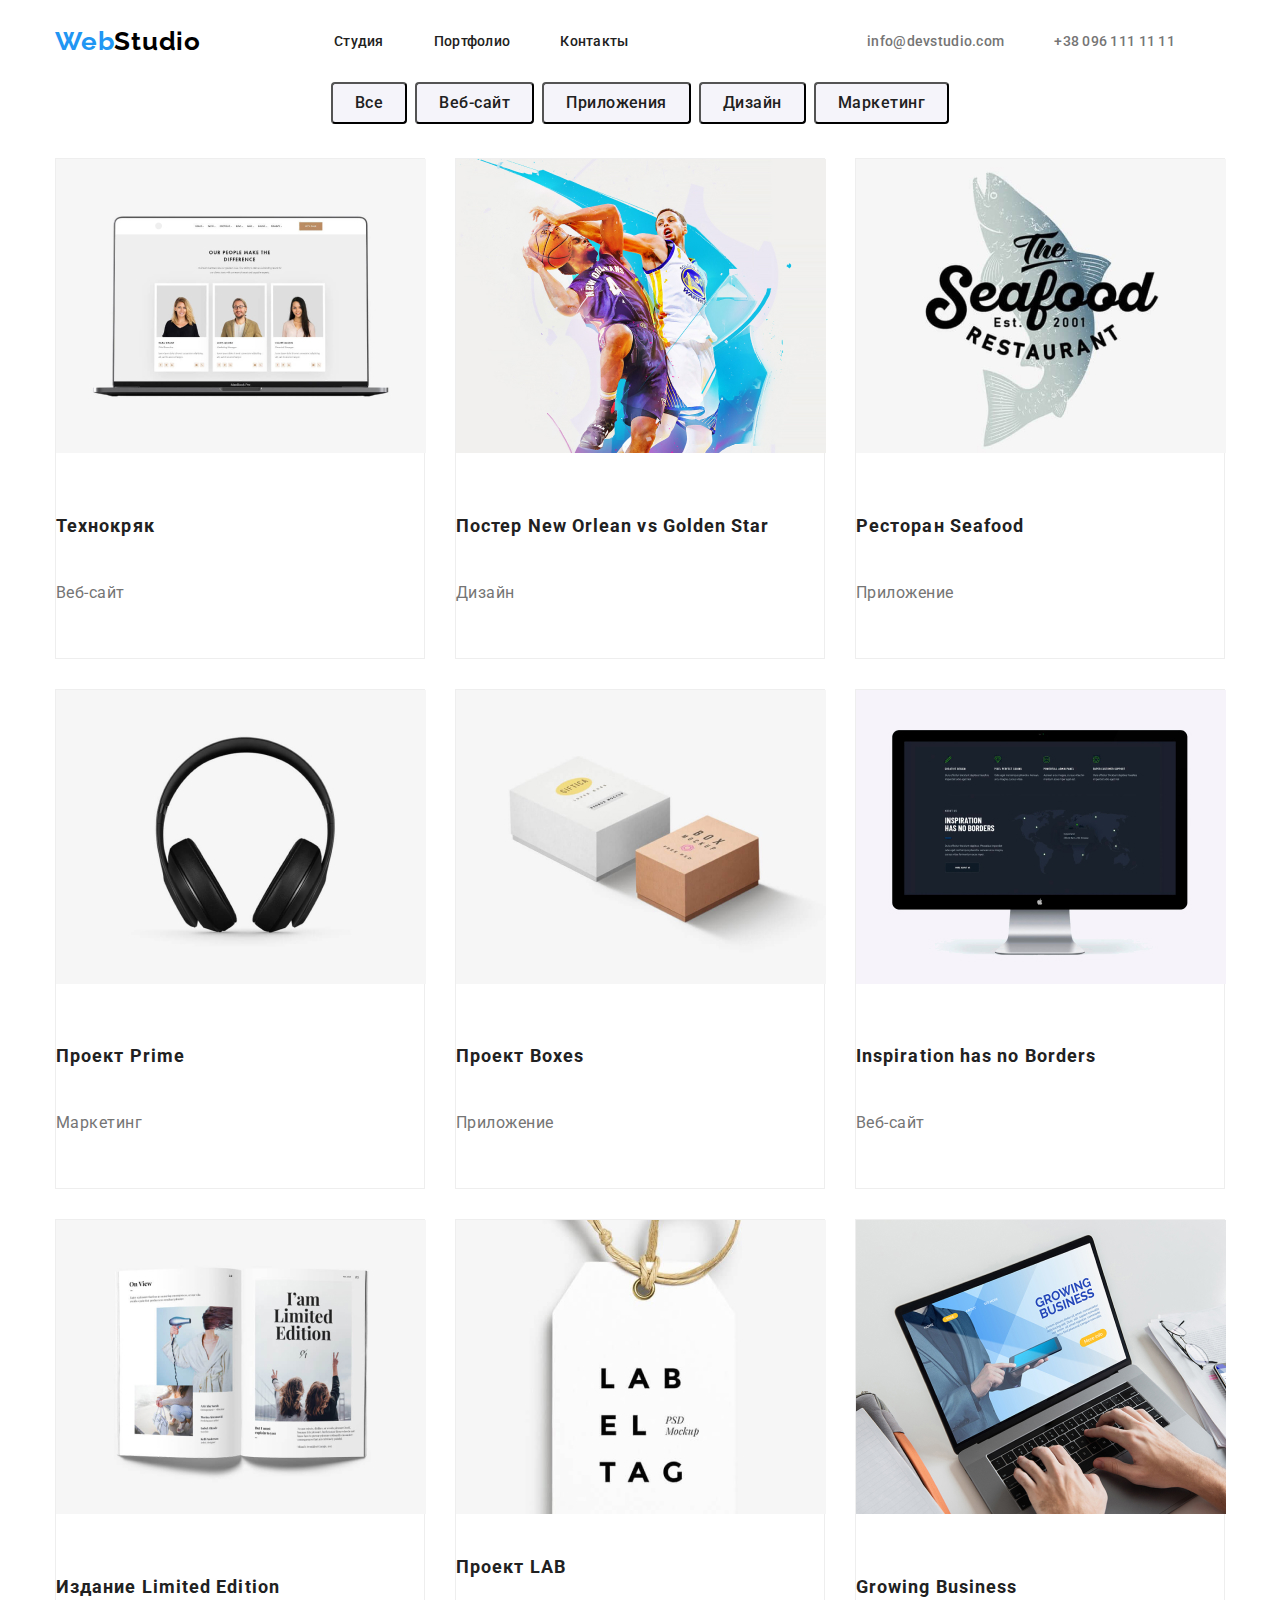
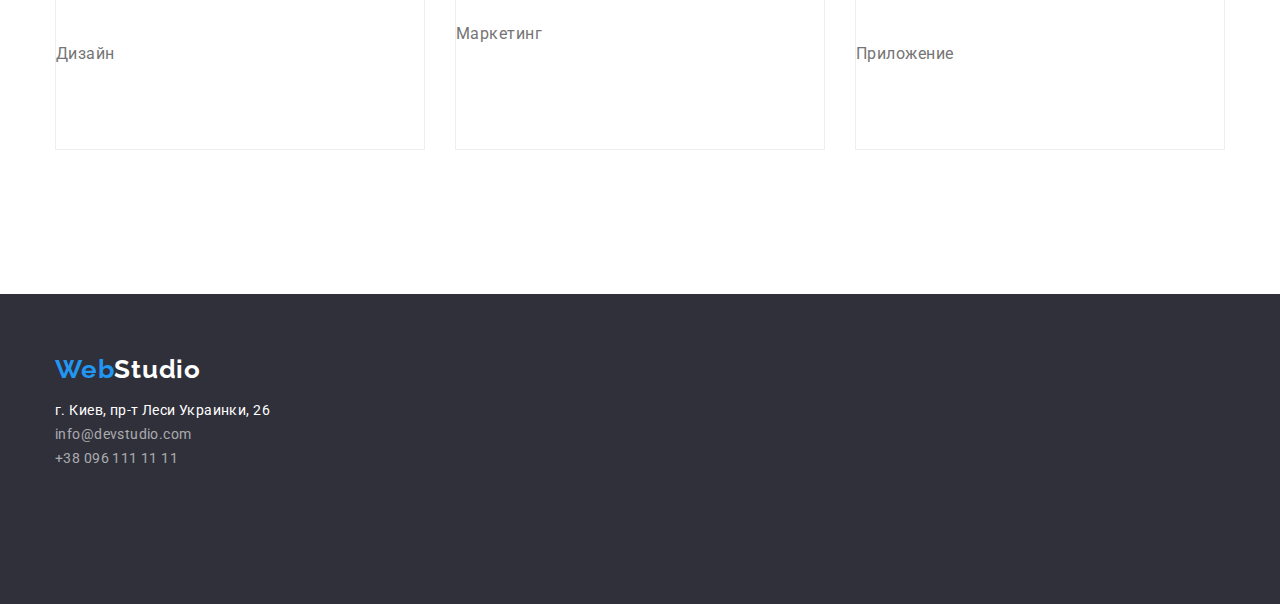
==== portfolio.html @ 7e81a1ae "Клонирование" ====
<!DOCTYPE html>
<html lang="ru">
  <head>
    <meta charset="UTF-8" />
    <meta http-equiv="X-UA-Compatible" content="IE=edge" />
    <meta name="viewport" content="width=device-width, initial-scale=1.0" />
    <title>Document</title>
    <link rel="preconnect" href="https://fonts.googleapis.com" />
    <link rel="preconnect" href="https://fonts.gstatic.com" crossorigin />
    <link
      href="https://fonts.googleapis.com/css2?family=Raleway:wght@700&family=Roboto:wght@400;500;700;900&display=swap"
      rel="stylesheet"
    />
    <link rel="preconnect" href="https://fonts.googleapis.com">
<link rel="preconnect" href="https://fonts.gstatic.com" crossorigin>
<link href="https://fonts.googleapis.com/css2?family=Raleway:wght@700&display=swap" rel="stylesheet">
<link rel="stylesheet" href="./Normalize/modern-normalize.css">
    <link rel="stylesheet" href="./CSS/nain.css" />
  </head>
  <body class="body">
    
    <!--golova-->
        <header class="header">
          <div class="container-header" >
                <nav class="navigation">
        <h1 class="hide">Партфолио </h1>
        <a class="logo" href="./index.html"
          ><span class="web_color">Web</span
          ><span class="web_color-a">Studio</span></a
        >
        <ul class="navig_sait">
          <li class="head"><a href="">Студия</a></li>
          <li class="head"><a href="./портфолиа.html">Портфолио</a></li>
          <li class="head"><a href="">Контакты</a></li>
        </ul>
        <ul class="contakts">
          <li class="contakt"><a href="info@devstudio.com">info@devstudio.com</a></li>
          <li class="contakt"><a href=":tel:+380961111111">+38 096 111 11 11</a></li>
        </ul>
      </nav>
    </div>
    </header>
    <main>
      <!--навигация -->
      <section class="botton-image">
        <div class="container-button">
          <ul class="botton-nav-portfolio">
            <li><button  type="button" class="port-nav-oll">Все</button></li>
            <li><button  type="button" class="port-nav-web">Веб-сайт</button></li>
            <li><button  type="button" class="port-nav-application">Приложения</button></li>
            <li><button  type="button" class="port-nav-design">Дизайн</button></li>
            <li><button  type="button" class="port-nav-marketing">Маркетинг</button></li>
          </ul>
        </div>
       <div class="container-img">
        <!--секция с картинками-->
        <ul class="imagi-partfolio">
          <li class="other">
            <a href="">
              <img class="booton-image" src="./portfolio-img/img(3).jpg"
                alt=" откроытый ноутбук с открытой страничкой"
              />
              <h3 class="name-img" >Технокряк</h3>
              <p>Веб-сайт</p></a
            >
          </li>
          <li class="other">
            <a href="">
              <img class="booton-image" src="./portfolio-img/img(4).jpg"
                alt=" два баскетболиста с мячем"
              />
              <h3 class="name-img" >Постер New Orlean vs Golden Star</h3>
              <p>Дизайн</p></a
            >
          </li>
          <li class="other">
            <a href="">
              <img class="booton-image" src="./portfolio-img/img(5).jpg" alt="рыба с надписями" />
              <h3 class="name-img" >Ресторан Seafood</h3>
              <p class="class-img">Приложение</p></a
            >
          </li>
          <li class="other">
            <a href="">
              <img class="booton-image"  src="./portfolio-img/img(6).jpg" alt="наушники" />
              <h3 class="name-img" >Проект Prime</h3>
              <p class="class-img">Маркетинг</p></a
            >
          </li>
          <li class="other">
            <a href="">
              <img class="booton-image"  src="./portfolio-img/img(7).jpg" alt="две коробочки" />
              <h3 class="name-img" >Проект Boxes</h3>
              <p class="class-img">Приложение</p></a
            >
          </li>
          <li class="other">
            <a href="">
              <img class="booton-image"  src="./portfolio-img/img(8).jpg" alt="включенный манитор" />
              <h3 class="name-img" >Inspiration has no Borders</h3>
              <p class="class-img">Веб-сайт</p></a
            >
          </li>
          <li class="other">
            <a href="">
              <img class="booton-image"  src="./portfolio-img/img(9).jpg" alt="открытая книжка" />
              <h3 class="name-img" >Издание Limited Edition</h3>
              <p class="class-img">Дизайн</p></a
            >
          </li>
          <li class="other">
            <a href="">
              <img   src="./portfolio-img/img(10).jpg" alt="бирка с надписью" />
              <h3 class="name-img" >Проект LAB</h3>
              <p class="class-img">Маркетинг</p></a
            >
          </li>
          <li class="other">
            <a href="">
              <img class="booton-image" src="./portfolio-img/img(11).jpg"
                alt="на открытом ноутбуке набирают текст"
              />
              <h3 class="name-img" >Growing Business</h3>
              <p class="class-img">Приложение</p></a
            >
          </li>
        </ul>
      </div>
      </section>
    </main>
    <footer class="footer">
      <div class="container-footer">
      <a class="logo-fot" href="./index.html"
        ><span class="web_color">Web</span
        ><span class="web_color-b">Studio</span></a
      >
      <address class="adres-foot">
                <ul class="footer-ul" >
          <li>
            <a class="adress" href="г.Киев,пр-тЛесиУкраинки,26"
              >г. Киев, пр-т Леси Украинки, 26</a
            >
          </li>
          <li class="activ">
            <a class="mail" href="info@devstudio.com">info@devstudio.com</a>
          </li>
          <li class="activ">
            <a class="telephone" href=":tel:+380961111111">+38 096 111 11 11</a>
          </li>
        </ul>
      </address>
    </div>
    </footer>
    <!-- <footer class="footer" >
      <div class="container-footer-port">
      <a class="logo-foot" href="./index.html"
        ><span class="web_color">Web</span
        ><span class="web_color-b">Studio</span></a
      >
      <address>
        <ul class="adress-footer">
          <li class="">
            <a class="adress-footera" href="г.-Киев,-пр-т-Леси-Украинки,-26"
              >г. Киев, пр-т Леси Украинки, 26</a
            >
          </li>
          <li class="activ">
            <a class="mail" href="info@example.com">info@example.com</a>
          </li>
          <li class="activ" >
            <a class="telephone" href=":tel:+380961111111">:+38 099 111 11 11</a>
          </li>
        </ul>
      </address>
    </div>
    </footer> -->
  </body>
</html>
---- CSS/nain.css ----
:root {
  --prymery-text-color: #212121;
  --title-text-color: #212121;
  --accent-color: #2196f3;
  --button-text-color: #ffffff;
  --button-background: #2196f3;
  --background-cilir: #ffffff;
  --color-command-name: #212121;
  --color-command-post: #757575;
}
*,
*::before,
*::after {
  box-sizing: border-box;
}
html, body{
  margin: 0px;
  padding: 0px;
} 
/*основа*/
.body {
  background: #ffffff;
  font-family: Roboto, sans-serif;
  font-style: normal;
}
/*  К  О  Н  Т  Е  Й  Н  Е  Р  Ы  */
.container-header {
  width: 1200px;
  padding-left: 15px;
  padding-right: 15px;
  margin-left: auto;
  margin-right: auto;

}
.container-name {
  width: 1200px;
  padding-left: 15px;
  padding-right: 15px;
  margin-left: auto;
  margin-right: auto;
  
}
.container-benefits {
  width: 1200px;
  padding-left: 15px;
  padding-right: 15px;
  margin-left: auto;
  margin-right: auto;
 
}
.container-what-we-do {
  width: 1200px;
  padding-left: 15px;
  padding-right: 15px;
  margin-left: auto;
  margin-right: auto;

}
.container-comand {
  width: 1200px;
  padding-left: 15px;
  padding-right: 15px;
  margin-left: auto;
  margin-right: auto;
  padding: 0px;

 
 
}
.container-button {
  width: 1200px;
  padding-left: 15px;
  padding-right: 15px;
  margin-left: auto;
  margin-right: auto;
  
}
.container-img {
  width: 1200px;
  padding-left: 15px;
  padding-right: 15px;
  margin-left: auto;
  margin-right: auto;
  flex-wrap: wrap;
  
}
.container-name {
  width: 1200px;
  padding-left: 15px;
  padding-right: 15px;
  margin-left: auto;
  margin-right: auto;

}
.container-footer {
  width: 1200px;
  padding-left: 15px;
  padding-right: 15px;
  margin-left: auto;
  margin-right: auto;
 
}
.container-footer-port {
    width: 1230px;
    padding-left: 15px;
    padding-right: 15px;
    margin-left: auto;
    margin-right: auto;
  
  }
/************************************/
a {
  text-decoration: none;
}
/*голова*/
.navigation {
  display: flex;
  align-items: center;
}
.header {
  background: #ffffff;
  color: var(--title-text-color);
}
/**logo**/
.logo {
  font-family: Raleway;
  font-style: normal;
  font-weight: 700;
  font-size: 26px;
  line-height: 1.19;
  /* identical to box height */
  letter-spacing: 0.03em;
}

.web_color {
  color: #2196f3;
}
.web_color-a,
.web-color-a {
  color: #000000;
}
.web_color-b {
  color: #ffffff;
}
ul {
  list-style: none;
}
/*Navigations*/
.navig_sait .head {
  display: block;
margin: 0px;
padding: 0px;
  margin-right: 50px;

}
.navig_sait .head :last-child {
  margin-right: 0px;
}
.navig_sait a {
  color: var(--title-text-color);
  font-weight: 500;
  font-size: 14px;
  line-height: 1.14;
  letter-spacing: 0.02em;
}
.navig_sait :focus,
.navig_sait :hover {
  color: var(--accent-color);
}
.navig_sait {
  display: flex;
  margin-left: 93px;
}

.contakts :focus,
.contakts :hover {
  color: #2196f3;
}
.contakts .contakt {
  margin-right: 50px;
}
.contakts .contakt :last-child {
  margin-right: 0px;
}
.contakts {
  display: flex;
  margin-top: 32px;
  margin-bottom: 32px;
  margin-left: auto;
}
.contakts a {
  font-weight: 500;
  font-size: 14px;
  line-height: 1.14;
  letter-spacing: 0.02em;
  color: #757575;
}
/*main*/

/*секуия1*/
.name {
  /*геометрия*/
padding-bottom: 200px;
padding-top: 200px;
  /*цвет*/
  background: #2f303a;
  color: var(--button-text-color);
  text-align: center;
  margin-bottom: 94px;

  /*динамика*/
}
.name_title {
  /*геометрия*/

  /*цвет*/
  margin-bottom: 30px;
  margin-top: 0;
  font-family: Roboto;
  font-style: normal;
  font-weight: 900;
  font-size: 44px;
  line-height: 1, 36;
  /* or 136% */

  letter-spacing: 0.06em;
  text-transform: uppercase;
  color: #ffffff;
  margin-top: 0;

 

  /*динамика*/
}

.section {
  background: #ffffff;
   padding-bottom: 94px;
   margin: 0px;
  
}
/*кнопка*/
.button {
  display: inline-block;

  color: var(--button-text-color);
  background-color: var(--button-background);
  font-family: Roboto;
  font-style: normal;
  font-weight: 700;
  font-size: 16px;
  line-height: 1.88;
  /* identical to box height, or 187% */
  display: flex;
  align-items: center;
  text-align: center;
  letter-spacing: 0.06em;

  /*кнопка параметры*/
  min-width: 200px;
  height: 50px;
  left: 700px;
  top: 430px;
  box-shadow: 0px 4px 4px rgba(0, 0, 0, 0.15);
  border-radius: 4px;
  padding: 10px 32px;
  margin-right: auto;
  margin-left: auto;
  padding: 10px 32px;
}

/*секция 2*/
.hide {
  display: none;
}
.Benefits-list {
  display: flex;
  margin-left: auto;
  margin-right: auto;
}
.Benefits-list h3 {
  /*геометрия*/

  /*цвет*/
  font-weight: 700;
  font-size: 14px;
  line-height: 1.42;
  letter-spacing: 0.03em;
  text-transform: uppercase;
  color: #212121;
  /*динамика*/
}

.Benefits-list p {
  font-size: 14px;
  line-height: 1.71;
  /* or 171% */
  letter-spacing: 0.03em;
  color: #757575;
}
.Benefits-list title {
  color: var(--title-text-color);
}
.benefits-clarification {
  color: #757575;
  margin-right: 30px;
  width: 270px;
  height: 75px;
}
.title {
  margin-top: 0;
  margin-bottom: 10px;
}
p {
  margin-top: 0;
  margin-bottom: 0;
}
/*секция 3*/
.image-first-page {
  display: flex;
  margin-left: auto;
  margin-right: auto;
padding: 0px;
}
/*.image-first-page :last-child{
  padding-right:  15px;
}
.image-first-page :first-child{
padding-left: 15px;
}*/
.image-first-page .img-first {
  margin-right: 30px;
  display: block;
}
.what-we-do {
  /**/
  /*Colors*/
  margin-top: 0;
  margin-bottom: 50;
  font-weight: 700;
  font-size: 36px;
  line-height: 1.17;
  text-align: center;
  letter-spacing: 0.03em;
  color: #212121;
  margin-bottom: 50px;
  /**/
}
/*наша команда*************************************/
.photo-comand {
  padding-top: 0px;
  padding-bottom: 30px;
}
.name-command {
 padding-top: 0px;
  padding-bottom: 10px;
}
.spetikatoon-comand{
  padding-top: 0px;
  padding-bottom: 30px;
}



.xectoin_title {
  font-weight: 700;
  font-size: 36px;
  line-height: 1.17;
  text-align: center;
  letter-spacing: 0.03em;
  color: #212121;
  padding-bottom: 50px;
}
.comand {
  display: flex;
  padding: 0px;

  }
.comand .comand-info {
  margin-right: 30px;
  
}
.comand :last-child{
  margin-right: 0px;
}


.comand-info {
  border-radius: 0px 0px 4px 4px;
  background: #ffffff;
  box-shadow: 0px 1px 3px rgba(0, 0, 0, 0.12), 0px 1px 1px rgba(0, 0, 0, 0.14),
    0px 2px 1px rgba(0, 0, 0, 0.2);
}
.section-comand h3 {
  font-weight: 500;
  font-size: 16px;
  line-height: 1.19;
  /* identical to box height */
  text-align: center;
  letter-spacing: 0.03em;
  color: var(--color-command-name);
}
.section-comand p {
  font-size: 16px;
  line-height: 1.19;
  /* identical to box height */
  text-align: center;
  letter-spacing: 0.03em;
  color: var(--color-command-post);
}
/*footer*******************************************/
.other{
  background: #FFFFFF;
  border: 1px solid #EEEEEE;
  box-sizing: border-box;
  
}
.logo-fot,
.logo-foot {
  font-family: Raleway;
  font-style: normal;
  font-weight: 700;
  font-size: 26px;
  line-height: 1.19;
  /* identical to box height */
  letter-spacing: 0.03em;
  /* padding-bottom: 30px; */
}
.adress {
  font-size: 14px;
  line-height: 1.71;
  /* or 171% */
  letter-spacing: 0.03em;
  color: #ffffff;
}
.section-comand {
  background: #f5f4fa;
  padding-bottom: 94px;
 
 
}
.section-comand img {
  width: 270px;
  height: 260px;
  left: 215px;
  top: 1635px;
}

/*адреса*/
.web-color-b {
  color: #ffffff;
}
.mail,
.telephone {
  font-size: 14px;
  line-height: 1.71;
  /* or 171% */
  letter-spacing: 0.03em;
  color: rgba(255, 255, 255, 0.6);
}
 .activ :hover,
.activ :focus {
  color: var(--accent-color); 
}
.mail :focus,
.telephone :hover,
.telephone :focus {
  color: var(--accent-color)
} 
.footer-ul{
  padding: 0px;
}
.footer-ul :last-child{
  margin: 0px;
}
.adres-foot {
  font-style: normal;
  font-size: 14px;
  line-height: 1.71;
  /* or 171% */
  letter-spacing: 0.03em;
  padding-bottom: 60px;
}
/**************************************/
/**************************************/
/*ПАРТФОЛИО*/
/*Голова*/
/*кнопки*/
.port-nav-oll,
.port-nav-web,
.port-nav-application,
.port-nav-design,
.port-nav-marketing {
  font-weight: 500;
  font-size: 16px;
  line-height: 1.62;
  /* identical to box height, or 162% */
  text-align: center;
  letter-spacing: 0.03em;
  color: var(--color-command-name);
  background: #f5f4fa;
  border-radius: 4px;
  padding: 6px 22px;
}
.botton-nav-portfolio {
  display: flex;
  justify-content: center;
  margin-top: 0px;
  margin-bottom: 34px;
  margin-left: auto;
  margin-right: auto;
  padding: 0px;
 }
.port-nav-marketing:hover,
.port-nav-marketing:active,
.port-nav-marketing:focus,
.port-nav-application:hover,
.port-nav-application:active,
.port-nav-application:focus,
.port-nav-design:hover,
.port-nav-design:active,
.port-nav-design:focus,
.port-nav-web:hover,
.port-nav-web:active,
.port-nav-web:focus,
.port-nav-oll:hover,
.port-nav-oll:active,
.port-nav-oll:focus {
  color: #ffffff;
  background-color: var(--button-background);
}
.port-nav-oll,
.port-nav-web,
.port-nav-application,
.port-nav-design {
  margin-right: 8px;
}
.port-nav-marketing {
  margin-right: 0px;
}
/*картинки*****************************/
.Container-img .booton-image {
  margin-top: 0px;
  margin-bottom: 20px;
}
.booton-image{
 /* padding-bottom: 20px;
}*/
margin-bottom: 20px;
}
.name-img{
  padding-top: 0px;
  padding-bottom: 0px;
  margin-bottom: 4px;
}
.class-img{
  padding-top: 0px;
  padding-bottom: 0px;
  margin-bottom: 420px;
}

.imagi-partfolio {
  display: flex;
  flex-wrap: wrap;
  padding: 0px;
}
/*убираем марджены с права края*/
.imagi-partfolio :nth-child(3n+3) {
  margin-right: 0px;  
  
}
.imagi-partfolio :nth-last-child(-n+3) {
  padding-bottom: 30px;
 ;
}
.other{
    width: 370px;
     margin-right: 30px;
    margin-bottom: 30px;
 }
/*.other {
  width: calc(100% / 3);
}*/

.imagi-partfolio h3 {
  margin-top: 0px;
  margin-bottom: 4px;
  font-weight: 700;
  font-size: 18px;
  line-height: 2;
  letter-spacing: 0.06em;
  color: var(--color-command-name);
}
.imagi-partfolio p {
  margin-top: 0px;
  margin-bottom: 20px;
  font-size: 16px;
  line-height: 1.88;
  /* identical to box height, or 187% */
  letter-spacing: 0.03em;
  color: var(--color-command-post);
 
}
.botton-image {
      padding-bottom: 98px;
     
}

/*подвал*/
.footer {
  background-color: #2f303a;
  padding-top: 60px;
  padding-bottom: 60px;
  

}

.logo-foot {
  font-family: Raleway;
  font-style: normal;
  font-weight: 700;
  font-size: 26px;
  line-height: 1.19;
  /* identical to box height */
  letter-spacing: 0.03em;
}

.adress-footer {
  font-size: 14px;
  font-style: normal;
  line-height: 1.71;
  /* or 171% */
  letter-spacing: 0.03em;
}
.adress-footera {
  color: #ffffff;
  padding: 0px !important;
  
  }
  .adress-footer :last-child{
    margin: 0px;
  }

.contakts-footer {
  font-size: 14px;
  line-height: 1.71;
  /* or 171% */
  letter-spacing: 0.03em;
  color: orange;
}
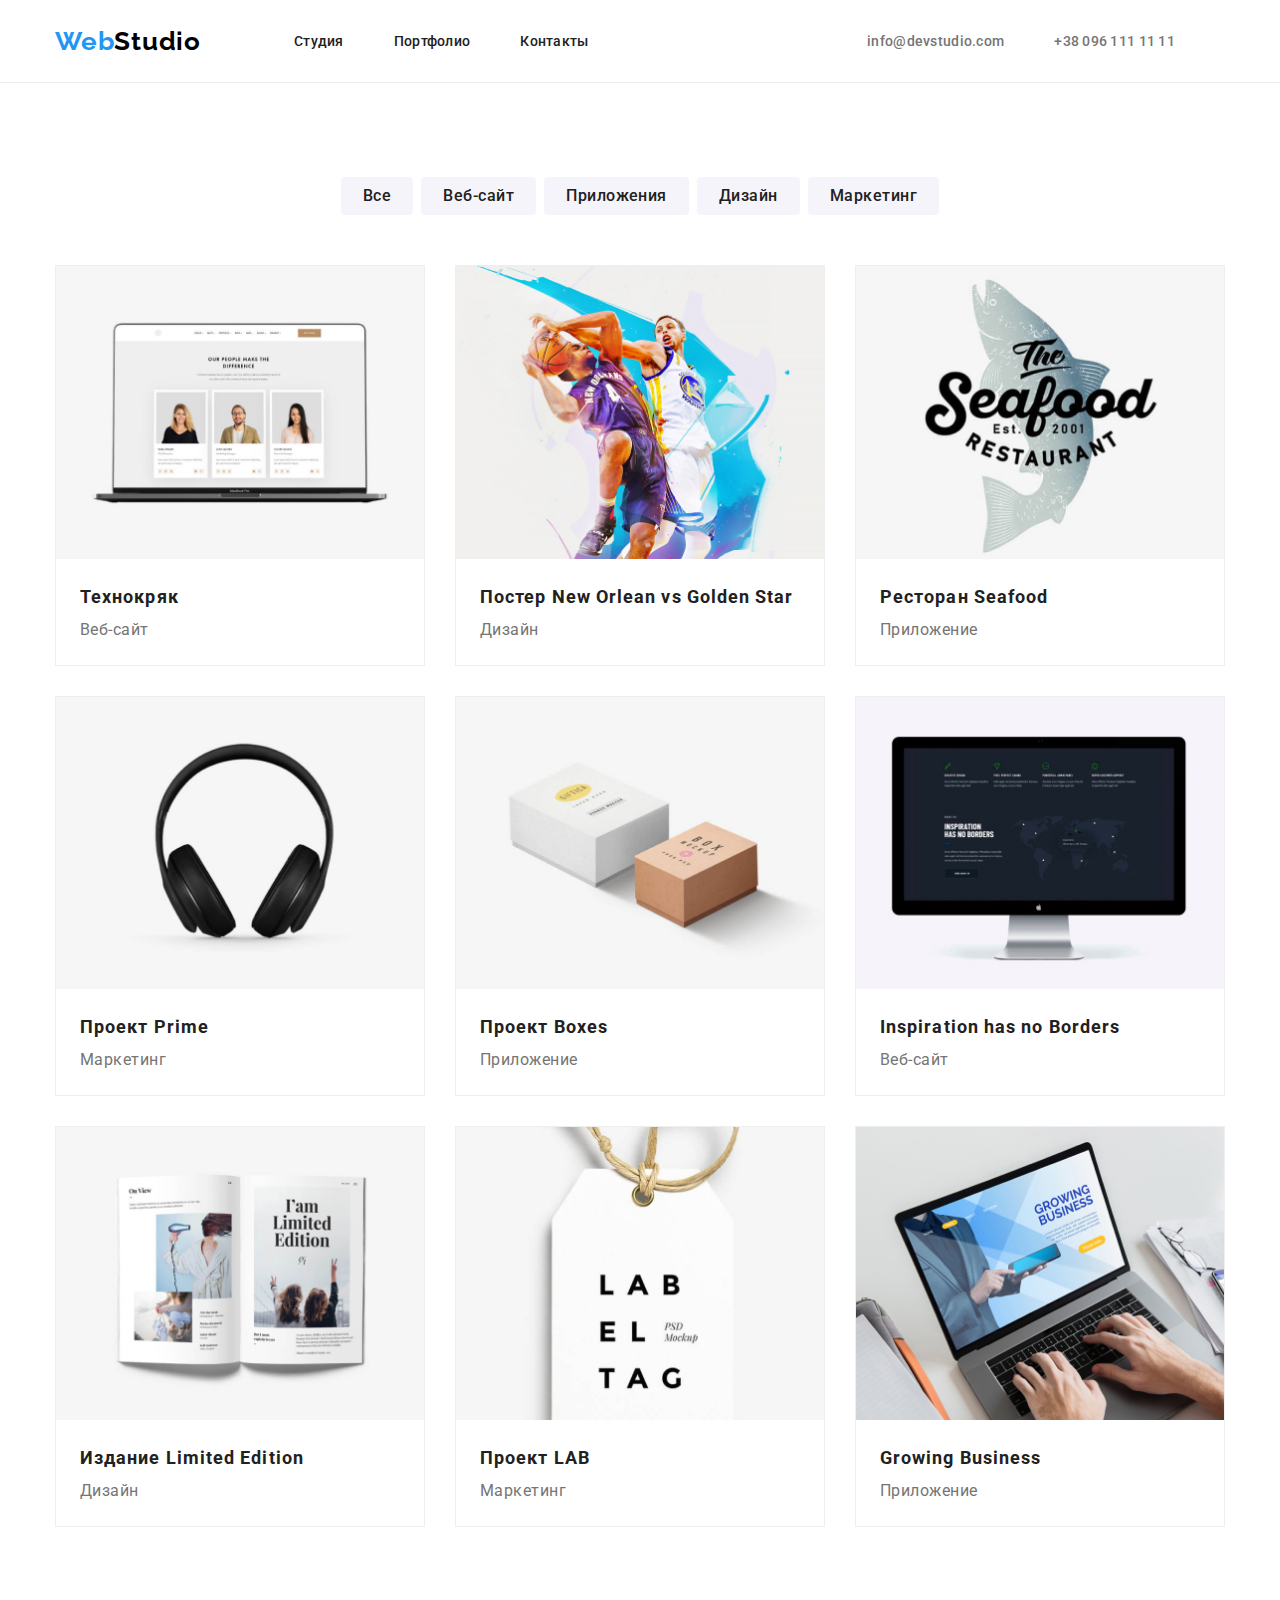
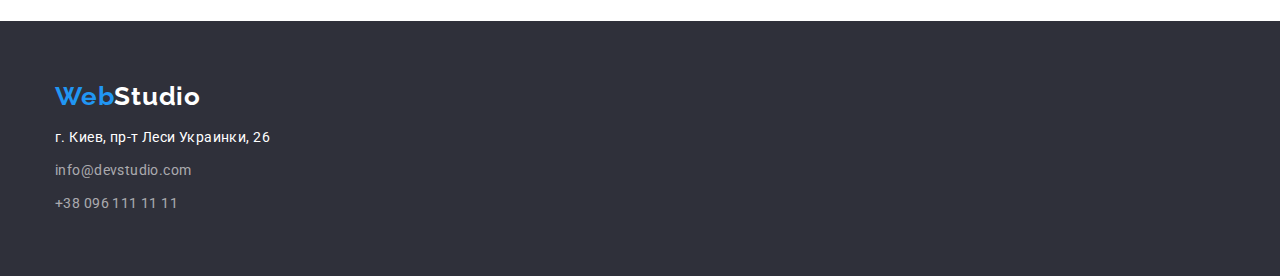
==== commit b1a8ca43: "добавил рисунки" ====
--- a/portfolio.html
+++ b/portfolio.html
@@ -18,9 +18,8 @@
     <link rel="stylesheet" href="./CSS/nain.css" />
   </head>
   <body class="body">
-    
-    <!--golova-->
-        <header class="header">
+        <!--golova-->
+        <header class="header-p ">
           <div class="container-header" >
                 <nav class="navigation">
         <h1 class="hide">Партфолио </h1>
@@ -28,12 +27,12 @@
           ><span class="web_color">Web</span
           ><span class="web_color-a">Studio</span></a
         >
-        <ul class="navig_sait">
+        <ul class="navig_sait list">
           <li class="head"><a href="">Студия</a></li>
-          <li class="head"><a href="./портфолиа.html">Портфолио</a></li>
+          <li class="head"><a href="./portfolio.html">Портфолио</a></li>
           <li class="head"><a href="">Контакты</a></li>
         </ul>
-        <ul class="contakts">
+        <ul class="contakts list">
           <li class="contakt"><a href="info@devstudio.com">info@devstudio.com</a></li>
           <li class="contakt"><a href=":tel:+380961111111">+38 096 111 11 11</a></li>
         </ul>
@@ -43,86 +42,95 @@
     <main>
       <!--навигация -->
       <section class="botton-image">
-        <div class="container-button">
-          <ul class="botton-nav-portfolio">
-            <li><button  type="button" class="port-nav-oll">Все</button></li>
-            <li><button  type="button" class="port-nav-web">Веб-сайт</button></li>
-            <li><button  type="button" class="port-nav-application">Приложения</button></li>
-            <li><button  type="button" class="port-nav-design">Дизайн</button></li>
-            <li><button  type="button" class="port-nav-marketing">Маркетинг</button></li>
+        <div class="container-button ">
+          <ul class="botton-nav-portfolio list">
+            <li><button  type="button" class="port-nav-oll bordr">Все</button></li>
+            <li><button  type="button" class="port-nav-web bordr">Веб-сайт</button></li>
+            <li><button  type="button" class="port-nav-application bordr">Приложения</button></li>
+            <li><button  type="button" class="port-nav-design bordr">Дизайн</button></li>
+            <li><button  type="button" class="port-nav-marketing bordr">Маркетинг</button></li>
           </ul>
         </div>
        <div class="container-img">
         <!--секция с картинками-->
-        <ul class="imagi-partfolio">
+        <ul class="imagi-partfolio list">
           <li class="other">
             <a href="">
               <img class="booton-image" src="./portfolio-img/img(3).jpg"
                 alt=" откроытый ноутбук с открытой страничкой"
               />
-              <h3 class="name-img" >Технокряк</h3>
+              <div class="image-div-red"><h3 class="name-img" >Технокряк</h3>
               <p>Веб-сайт</p></a
             >
+            </div>
           </li>
           <li class="other">
             <a href="">
               <img class="booton-image" src="./portfolio-img/img(4).jpg"
                 alt=" два баскетболиста с мячем"
               />
-              <h3 class="name-img" >Постер New Orlean vs Golden Star</h3>
+              <div class="image-div-red"><h3 class="name-img" >Постер New Orlean vs Golden Star</h3>
               <p>Дизайн</p></a
             >
+            </div>
           </li>
           <li class="other">
             <a href="">
               <img class="booton-image" src="./portfolio-img/img(5).jpg" alt="рыба с надписями" />
-              <h3 class="name-img" >Ресторан Seafood</h3>
+              <div class="image-div-red"><h3 class="name-img" >Ресторан Seafood</h3>
               <p class="class-img">Приложение</p></a
             >
+            </div>
           </li>
           <li class="other">
             <a href="">
               <img class="booton-image"  src="./portfolio-img/img(6).jpg" alt="наушники" />
-              <h3 class="name-img" >Проект Prime</h3>
+              <div class="image-div-red"><h3 class="name-img" >Проект Prime</h3>
               <p class="class-img">Маркетинг</p></a
             >
+            </div>
           </li>
           <li class="other">
             <a href="">
               <img class="booton-image"  src="./portfolio-img/img(7).jpg" alt="две коробочки" />
-              <h3 class="name-img" >Проект Boxes</h3>
+             <div class="image-div-red">  <h3 class="name-img" >Проект Boxes</h3>
               <p class="class-img">Приложение</p></a
             >
+            </div>
           </li>
           <li class="other">
             <a href="">
               <img class="booton-image"  src="./portfolio-img/img(8).jpg" alt="включенный манитор" />
-              <h3 class="name-img" >Inspiration has no Borders</h3>
+              <div class="image-div-red"><h3 class="name-img" >Inspiration has no Borders</h3>
               <p class="class-img">Веб-сайт</p></a
             >
+            </div>
           </li>
           <li class="other">
             <a href="">
               <img class="booton-image"  src="./portfolio-img/img(9).jpg" alt="открытая книжка" />
-              <h3 class="name-img" >Издание Limited Edition</h3>
+              <div class="image-div-red"><h3 class="name-img" >Издание Limited Edition</h3>
               <p class="class-img">Дизайн</p></a
             >
+            </div>
           </li>
           <li class="other">
             <a href="">
               <img   src="./portfolio-img/img(10).jpg" alt="бирка с надписью" />
-              <h3 class="name-img" >Проект LAB</h3>
+              <div class="image-div-red"><h3 class="name-img" >Проект LAB</h3>
               <p class="class-img">Маркетинг</p></a
             >
+            </div>
           </li>
           <li class="other">
             <a href="">
               <img class="booton-image" src="./portfolio-img/img(11).jpg"
                 alt="на открытом ноутбуке набирают текст"
               />
-              <h3 class="name-img" >Growing Business</h3>
+              <div class="image-div-red"><h3 class="name-img" >Growing Business</h3>
               <p class="class-img">Приложение</p></a
             >
+            </div>
           </li>
         </ul>
       </div>
@@ -136,43 +144,20 @@
       >
       <address class="adres-foot">
                 <ul class="footer-ul" >
-          <li>
+          <li class="adres-list">
             <a class="adress" href="г.Киев,пр-тЛесиУкраинки,26"
               >г. Киев, пр-т Леси Украинки, 26</a
             >
           </li>
-          <li class="activ">
+          <li class="activ adres-list" >
             <a class="mail" href="info@devstudio.com">info@devstudio.com</a>
           </li>
-          <li class="activ">
+          <li class="activ " >
             <a class="telephone" href=":tel:+380961111111">+38 096 111 11 11</a>
           </li>
         </ul>
       </address>
     </div>
     </footer>
-    <!-- <footer class="footer" >
-      <div class="container-footer-port">
-      <a class="logo-foot" href="./index.html"
-        ><span class="web_color">Web</span
-        ><span class="web_color-b">Studio</span></a
-      >
-      <address>
-        <ul class="adress-footer">
-          <li class="">
-            <a class="adress-footera" href="г.-Киев,-пр-т-Леси-Украинки,-26"
-              >г. Киев, пр-т Леси Украинки, 26</a
-            >
-          </li>
-          <li class="activ">
-            <a class="mail" href="info@example.com">info@example.com</a>
-          </li>
-          <li class="activ" >
-            <a class="telephone" href=":tel:+380961111111">:+38 099 111 11 11</a>
-          </li>
-        </ul>
-      </address>
-    </div>
-    </footer> -->
-  </body>
+        </body>
 </html>
--- a/CSS/nain.css
+++ b/CSS/nain.css
@@ -17,7 +17,43 @@
   margin: 0px;
   padding: 0px;
 } 
+html {
+  box-sizing: border-box;
+}
+*,
+*::after,
+*::before {
+  box-sizing: inherit;
+}
+/*************обнуление*************/
+h1,
+h2,
+h3,
+h4,
+h5,
+h6,
+p {
+  margin: 0;
+}
+.list {
+  list-style: none;
+  padding: 0;
+  margin: 0;
+}
+.link {
+  text-decoration: none;
+  color: inherit;
+}
+img {
+  display: block;
+  max-width: 100%;
+  height: auto;
+}
+/*********************************************/
 /*основа*/
+/* .centr{
+  justify-content: center;
+} */
 .body {
   background: #ffffff;
   font-family: Roboto, sans-serif;
@@ -30,8 +66,8 @@
   padding-right: 15px;
   margin-left: auto;
   margin-right: auto;
-
-}
+}
+
 .container-name {
   width: 1200px;
   padding-left: 15px;
@@ -99,6 +135,13 @@
   margin-left: auto;
   margin-right: auto;
  
+}
+.container-comand{
+  width: 1200px;
+  padding-left: 15px;
+  padding-right: 15px;
+  margin-left: auto;
+  margin-right: auto;
 }
 .container-footer-port {
     width: 1230px;
@@ -120,7 +163,12 @@
 .header {
   background: #ffffff;
   color: var(--title-text-color);
-}
+ }
+ .header-p{
+  background: #ffffff;
+  color: var(--title-text-color);
+   border-bottom: 1px solid  #ECECEC; } 
+ 
 /**logo**/
 .logo {
   font-family: Raleway;
@@ -197,7 +245,8 @@
 }
 /*main*/
 
-/*секуия1*/
+/******************секуия1*********************/
+
 .name {
   /*геометрия*/
 padding-bottom: 200px;
@@ -206,9 +255,22 @@
   background: #2f303a;
   color: var(--button-text-color);
   text-align: center;
-  margin-bottom: 94px;
+
 
   /*динамика*/
+}
+/*******************фон************************/
+.Backraund-image{
+  max-width: 1600px;
+  height: 600px;
+  margin-left: auto;
+  margin-right: auto;
+  outline: 1px solid black;
+  background-image: linear-gradient( to right  rgba(47, 48, 58, 0.4));
+  background-image: url(../image/Hero.jpg);
+  background-repeat: no-repeat;
+  background-size: cover;
+  background-position: center;
 }
 .name_title {
   /*геометрия*/
@@ -220,7 +282,7 @@
   font-style: normal;
   font-weight: 900;
   font-size: 44px;
-  line-height: 1, 36;
+  line-height: 1.36;
   /* or 136% */
 
   letter-spacing: 0.06em;
@@ -235,10 +297,10 @@
 
 .section {
   background: #ffffff;
+  padding-top: 94px;
    padding-bottom: 94px;
    margin: 0px;
-  
-}
+  }
 /*кнопка*/
 .button {
   display: inline-block;
@@ -269,7 +331,7 @@
   padding: 10px 32px;
 }
 
-/*секция 2*/
+/**********************секция 2******************/
 .hide {
   display: none;
 }
@@ -277,6 +339,41 @@
   display: flex;
   margin-left: auto;
   margin-right: auto;
+  /* margin: 0px; */
+  padding: 0px;
+}
+.list-benefits{
+  margin-right: 30px;
+}
+.list-benefits :last-child{
+  margin-right: 0px;
+}
+/****************рисунки**********************/
+.list-benefits::before{
+content: "";
+display: block;
+background: #F5F4FA;
+height: 120px;
+background-size: contain;
+background-repeat: no-repeat;
+background-position: center;
+}
+.list-benefits:nth-child(1)::before{
+background-image: url(../image/antenna\ .png);
+}
+.list-benefits:nth-child(2)::before
+{
+  background-image: url(../image/clock.png);
+}
+.list-benefits:nth-child(3)::before{
+  background-image: url(../image/pc.png);
+}
+.list-benefits:nth-child(4)::before{
+  background-image: url(../image/astronaut\ .png);
+}
+/*******************************************/
+.title{
+  padding-top: 30px;
 }
 .Benefits-list h3 {
   /*геометрия*/
@@ -315,23 +412,32 @@
   margin-top: 0;
   margin-bottom: 0;
 }
-/*секция 3*/
+/****************секция 3**************************/
+.section-container-what-we-do{
+  margin: 0px;
+  padding-bottom: 94px;
+}
 .image-first-page {
   display: flex;
   margin-left: auto;
   margin-right: auto;
+/* padding: 0px; */
+margin: 0px;
 padding: 0px;
 }
-/*.image-first-page :last-child{
-  padding-right:  15px;
-}
-.image-first-page :first-child{
-padding-left: 15px;
-}*/
+
+
 .image-first-page .img-first {
   margin-right: 30px;
   display: block;
 }
+.image-first-page :last-child{
+  margin-right: 0px;
+}
+.img-first :last-child{
+  margin: 0px;
+}
+
 .what-we-do {
   /**/
   /*Colors*/
@@ -346,20 +452,21 @@
   margin-bottom: 50px;
   /**/
 }
-/*наша команда*************************************/
-.photo-comand {
+/********************наша команда*****************/
+/* .photo-comand {
   padding-top: 0px;
   padding-bottom: 30px;
-}
+} */
 .name-command {
  padding-top: 0px;
   padding-bottom: 10px;
 }
 .spetikatoon-comand{
   padding-top: 0px;
-  padding-bottom: 30px;
-}
-
+  }
+
+
+ 
 
 
 .xectoin_title {
@@ -369,8 +476,9 @@
   text-align: center;
   letter-spacing: 0.03em;
   color: #212121;
-  padding-bottom: 50px;
-}
+ margin-top: 0px;
+ margin-bottom: 50px;
+ }
 .comand {
   display: flex;
   padding: 0px;
@@ -406,7 +514,11 @@
   /* identical to box height */
   text-align: center;
   letter-spacing: 0.03em;
-  color: var(--color-command-post);
+  color: var(--color-command-post);}
+  .spetifikation-komand{
+padding-bottom: 30px;
+padding-top: 30px;
+  
 }
 /*footer*******************************************/
 .other{
@@ -414,6 +526,9 @@
   border: 1px solid #EEEEEE;
   box-sizing: border-box;
   
+}
+.adres-list{
+  margin-bottom: 9px;
 }
 .logo-fot,
 .logo-foot {
@@ -422,9 +537,8 @@
   font-weight: 700;
   font-size: 26px;
   line-height: 1.19;
-  /* identical to box height */
-  letter-spacing: 0.03em;
-  /* padding-bottom: 30px; */
+    letter-spacing: 0.03em;
+   
 }
 .adress {
   font-size: 14px;
@@ -436,15 +550,18 @@
 .section-comand {
   background: #f5f4fa;
   padding-bottom: 94px;
- 
- 
-}
-.section-comand img {
+ padding-top: 94px;
+ 
+}
+/* .footer-ul{
+  padding-top: 20px; 
+}*/
+/* .section-comand img {
   width: 270px;
   height: 260px;
   left: 215px;
   top: 1635px;
-}
+} */
 
 /*адреса*/
 .web-color-b {
@@ -469,6 +586,8 @@
 } 
 .footer-ul{
   padding: 0px;
+  padding-bottom: 0px;
+margin-bottom: 0px;
 }
 .footer-ul :last-child{
   margin: 0px;
@@ -477,15 +596,15 @@
   font-style: normal;
   font-size: 14px;
   line-height: 1.71;
-  /* or 171% */
-  letter-spacing: 0.03em;
-  padding-bottom: 60px;
+   letter-spacing: 0.03em;
+  /* padding-bottom: 60px; */
 }
 /**************************************/
 /**************************************/
 /*ПАРТФОЛИО*/
 /*Голова*/
-/*кнопки*/
+/*кнопки************************************/
+
 .port-nav-oll,
 .port-nav-web,
 .port-nav-application,
@@ -506,7 +625,7 @@
   display: flex;
   justify-content: center;
   margin-top: 0px;
-  margin-bottom: 34px;
+  margin-bottom: 50px;
   margin-left: auto;
   margin-right: auto;
   padding: 0px;
@@ -538,16 +657,15 @@
 .port-nav-marketing {
   margin-right: 0px;
 }
+.bordr{
+  border: none;
+}
 /*картинки*****************************/
-.Container-img .booton-image {
+.Container-img  {
   margin-top: 0px;
   margin-bottom: 20px;
 }
-.booton-image{
- /* padding-bottom: 20px;
-}*/
-margin-bottom: 20px;
-}
+
 .name-img{
   padding-top: 0px;
   padding-bottom: 0px;
@@ -556,8 +674,7 @@
 .class-img{
   padding-top: 0px;
   padding-bottom: 0px;
-  margin-bottom: 420px;
-}
+  }
 
 .imagi-partfolio {
   display: flex;
@@ -567,11 +684,9 @@
 /*убираем марджены с права края*/
 .imagi-partfolio :nth-child(3n+3) {
   margin-right: 0px;  
-  
-}
-.imagi-partfolio :nth-last-child(-n+3) {
-  padding-bottom: 30px;
- ;
+  }
+.imagi-partfolio :nth-last-child(-n+3){
+margin-bottom: 0px;
 }
 .other{
     width: 370px;
@@ -593,16 +708,20 @@
 }
 .imagi-partfolio p {
   margin-top: 0px;
-  margin-bottom: 20px;
-  font-size: 16px;
+    font-size: 16px;
   line-height: 1.88;
   /* identical to box height, or 187% */
   letter-spacing: 0.03em;
   color: var(--color-command-post);
  
 }
+.image-div-red{
+padding: 20px 24px;
+}
+
 .botton-image {
-      padding-bottom: 98px;
+      padding-bottom: 94px;
+      padding-top: 94px;
      
 }
 
@@ -648,5 +767,6 @@
   letter-spacing: 0.03em;
   color: orange;
 }
-
-
+/* .down{
+  padding-bottom: 20px;
+} */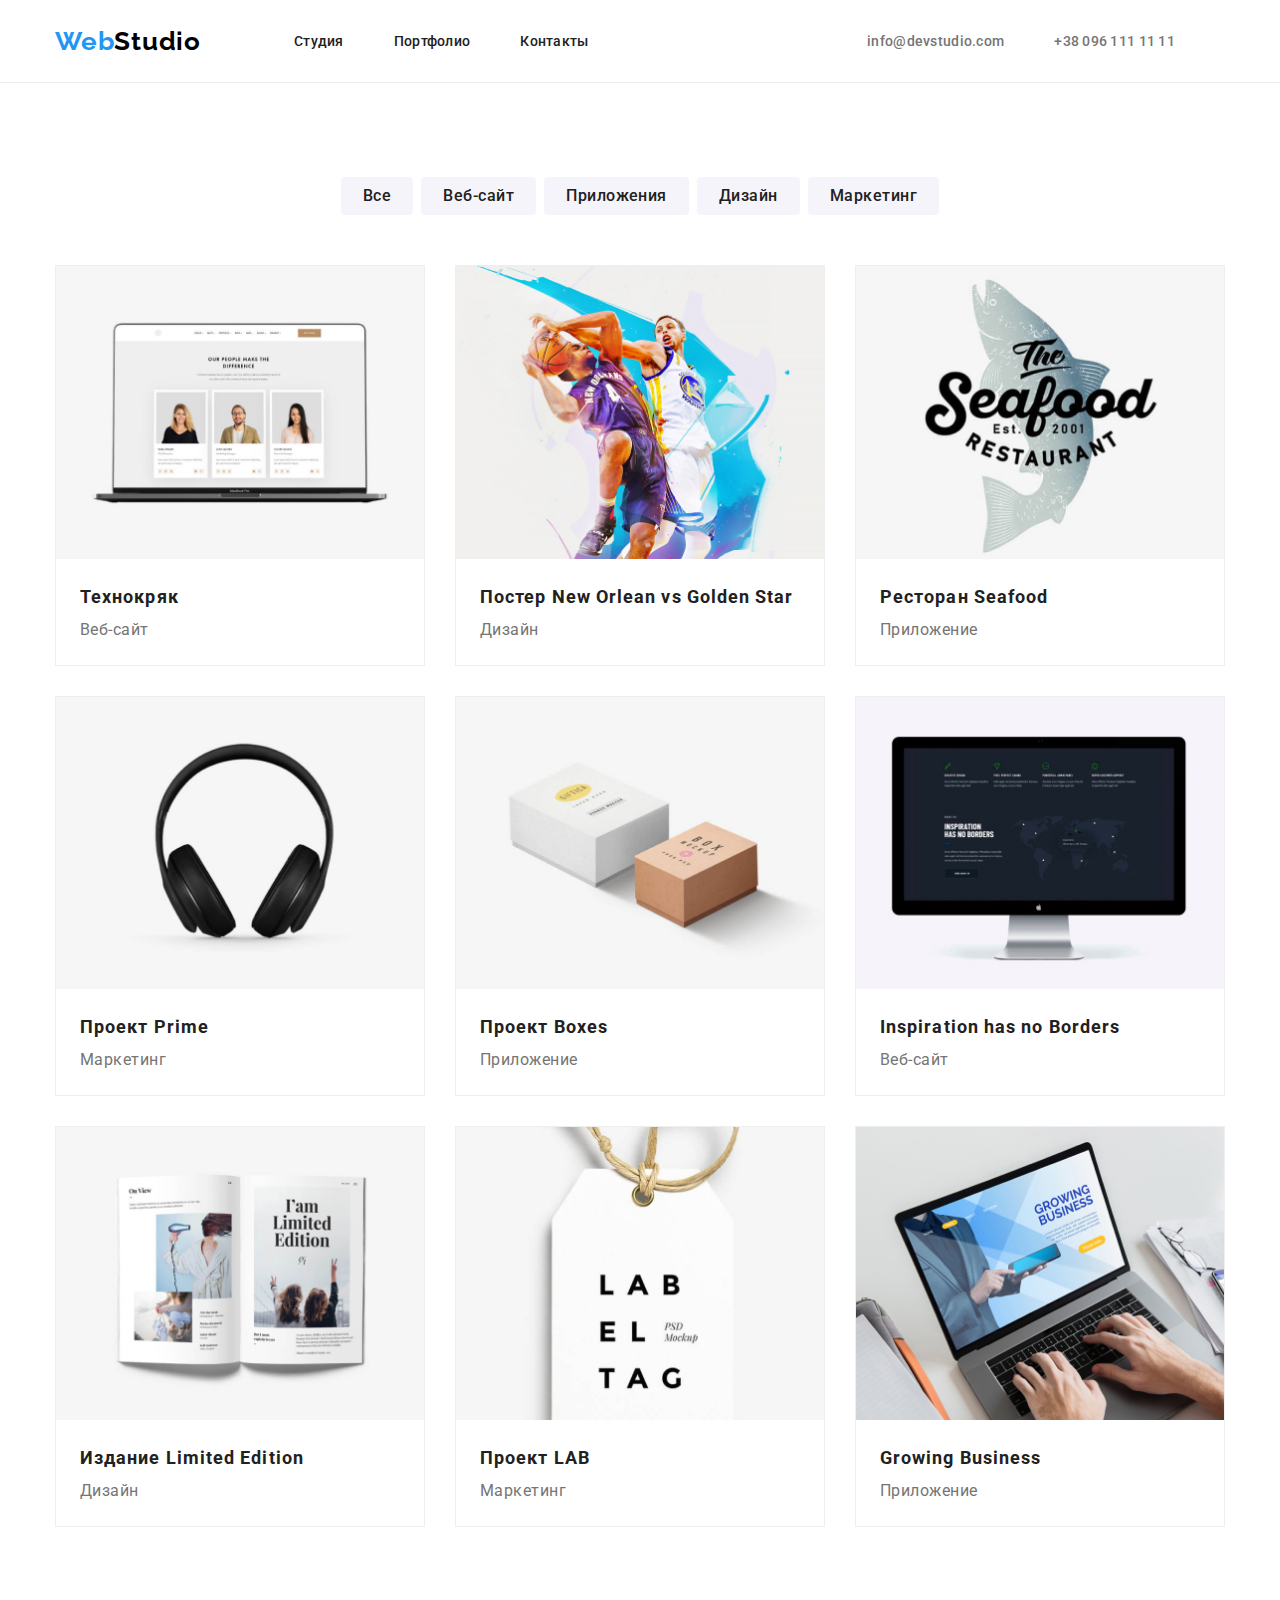
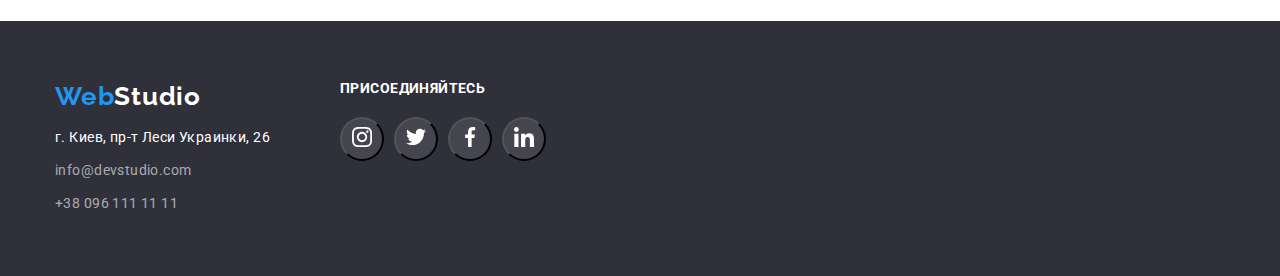
==== commit 5e97233d: "fotter" ====
--- a/portfolio.html
+++ b/portfolio.html
@@ -138,26 +138,62 @@
     </main>
     <footer class="footer">
       <div class="container-footer">
-      <a class="logo-fot" href="./index.html"
-        ><span class="web_color">Web</span
-        ><span class="web_color-b">Studio</span></a
-      >
-      <address class="adres-foot">
-                <ul class="footer-ul" >
-          <li class="adres-list">
-            <a class="adress" href="г.Киев,пр-тЛесиУкраинки,26"
-              >г. Киев, пр-т Леси Украинки, 26</a
-            >
+      <div class="footer-adres">
+        <a class="logo-fot" href="./index.html"
+          ><span class="web_color">Web</span
+          ><span class="web_color-b">Studio</span></a
+        >
+        <address class="adres-foot">
+                    <ul class="footer-ul">
+            <li class="adres-list">
+              <a class="adress" href="г.Киев,пр-тЛесиУкраинки,26"
+                >г. Киев, пр-т Леси Украинки, 26</a
+              >
+            </li>
+            <li class="activ adres-list">
+              <a class="mail" href="info@devstudio.com">info@devstudio.com</a>
+            </li>
+            <li class="activ">
+              <a class="telephone" href=":tel:+380961111111"
+                >+38 096 111 11 11</a
+              >
+            </li>
+          </ul>
+        </address>
+      </div>
+      <div class="social-network ">
+        <h2 class="social-network-h2">присоединяйтесь</h2>
+        <ul class="social-network-list">
+          <li class="social-network-iten">
+            <button class="social-network-button">
+              <svg class="social-network-svg" >
+                <use href="./image/symbol-defs-social-network-dark.svg#icon-instagram"></use>
+              </svg>
+            </button>
           </li>
-          <li class="activ adres-list" >
-            <a class="mail" href="info@devstudio.com">info@devstudio.com</a>
+          <li class="social-network-iten">
+            <button class="social-network-button">
+              <svg class="social-network-svg ">
+                <use href="./image/symbol-defs-social-network-dark.svg#icon-twitter"></use>
+              </svg>
+            </button>
           </li>
-          <li class="activ " >
-            <a class="telephone" href=":tel:+380961111111">+38 096 111 11 11</a>
+          <li class="social-network-iten">
+            <button class="social-network-button">
+              <svg class="social-network-svg ">
+                <use href="./image/symbol-defs-social-network-dark.svg#icon-facebook"></use>
+              </svg>
+            </button>
+          </li>
+          <li class="social-network-iten">
+            <button class="social-network-button">
+              <svg class="social-network-svg ">
+                <use href="./image/symbol-defs-social-network-dark.svg#icon-linkedin"></use>
+              </svg>
+            </button>
           </li>
         </ul>
-      </address>
-    </div>
-    </footer>
+      </div>
+    </div> </footer>
         </body>
 </html>
--- a/CSS/nain.css
+++ b/CSS/nain.css
@@ -7,6 +7,7 @@
   --background-cilir: #ffffff;
   --color-command-name: #212121;
   --color-command-post: #757575;
+  --color-of-the-costumers: #AFB1B8
 }
 *,
 *::before,
@@ -132,8 +133,9 @@
   width: 1200px;
   padding-left: 15px;
   padding-right: 15px;
-  margin-left: auto;
-  margin-right: auto;
+  margin-left:  auto;
+  margin-right:  auto;
+  display: flex;
  
 }
 .container-comand{
@@ -198,9 +200,9 @@
   display: block;
 margin: 0px;
 padding: 0px;
-  margin-right: 50px;
-
-}
+  margin-right: 50px;}
+/*****************картинки*****************/
+
 .navig_sait .head :last-child {
   margin-right: 0px;
 }
@@ -219,10 +221,25 @@
   display: flex;
   margin-left: 93px;
 }
+.head-svg-mail{
+  width: 16px;
+  height: 12px;
+  margin-right: 10px;
+}
+.head-svg-phone{
+  width: 10px;
+  height: 16px;
+  margin-right: 10px;
+}
+
+/* .mail-phone :hover{
+
+} */
 
 .contakts :focus,
 .contakts :hover {
   color: #2196f3;
+  fill: var(--accent-color);
 }
 .contakts .contakt {
   margin-right: 50px;
@@ -484,16 +501,16 @@
   padding: 0px;
 
   }
-.comand .comand-info {
+/* .comand  */
+.comand-info {
   margin-right: 30px;
   
 }
-.comand :last-child{
-  margin-right: 0px;
-}
-
-
-.comand-info {
+
+
+
+.comand-info,
+.comand-info-a {
   border-radius: 0px 0px 4px 4px;
   background: #ffffff;
   box-shadow: 0px 1px 3px rgba(0, 0, 0, 0.12), 0px 1px 1px rgba(0, 0, 0, 0.14),
@@ -520,6 +537,69 @@
 padding-top: 30px;
   
 }
+/**************секция 4************************/
+.container-regular-customers{
+width: 1200px;
+padding-left: 15px;
+padding-right: 15px;
+margin-left: auto;
+margin-right: auto;
+padding: 0px;}
+.section-regular-customers{
+  padding: 0px;
+  margin-bottom: 94px;
+  margin-top: 94px;
+}
+.regular-customers{
+  /* display: block;
+  justify-content: center; */
+  font-weight: 700;
+font-size: 36px;
+line-height: 1,16;
+text-align: center;
+letter-spacing: 0.03em;
+color: #212121;
+margin-bottom: 50px;
+}
+.regular-customers-list{
+  display: flex;
+  justify-content: center;
+}
+.regular-customers-item{
+ margin-right: 30px;
+}
+.regular-customers-item :last-child{
+  margin-right: 0px;
+}
+/****************НА ССЫЛКЕ*************************/
+.regular-customers-a{
+  border: 1px solid var(--color-of-the-costumers);
+}
+.regular-customers-a-svg{
+  padding: 16px 32px;
+
+}
+.regular-customers-buttom{
+  width: 170px;
+  height: 92px;
+  padding: 0px;
+  border: 1px solid var(--color-of-the-costumers);
+  background-color: var(--background-cilir);
+}
+.regular-customers-buttom :hover{
+  border: 1px solid var(--accent-color);
+  width: 170px;
+  height: 92px;
+}
+.regular-customers-svg{
+  width: 106px;
+  height: 60px;
+}
+.regular-customers-svg :hover{
+  fill: var(--accent-color);
+;
+}
+
 /*footer*******************************************/
 .other{
   background: #FFFFFF;
@@ -553,15 +633,7 @@
  padding-top: 94px;
  
 }
-/* .footer-ul{
-  padding-top: 20px; 
-}*/
-/* .section-comand img {
-  width: 270px;
-  height: 260px;
-  left: 215px;
-  top: 1635px;
-} */
+
 
 /*адреса*/
 .web-color-b {
@@ -730,10 +802,7 @@
   background-color: #2f303a;
   padding-top: 60px;
   padding-bottom: 60px;
-  
-
-}
-
+  }
 .logo-foot {
   font-family: Raleway;
   font-style: normal;
@@ -743,7 +812,6 @@
   /* identical to box height */
   letter-spacing: 0.03em;
 }
-
 .adress-footer {
   font-size: 14px;
   font-style: normal;
@@ -754,12 +822,10 @@
 .adress-footera {
   color: #ffffff;
   padding: 0px !important;
-  
-  }
+ }
   .adress-footer :last-child{
     margin: 0px;
   }
-
 .contakts-footer {
   font-size: 14px;
   line-height: 1.71;
@@ -769,4 +835,100 @@
 }
 /* .down{
   padding-bottom: 20px;
-} */+} */
+/****************контакты команды************/
+/*******************************************/
+.kontakt-comand{
+  /* display: flex; */
+    margin-top: 16px;
+  margin-bottom: 30px;
+
+}
+.kontakt-comand-list{
+  display: flex;
+  justify-content: center;
+  padding: 0px;
+  /* border: none; */
+    }
+  .kontakt-comand-button{
+    padding: 0px;
+    border: none;
+    border-radius: 50%;
+    margin-right: 10px;
+        width: 44px;
+    height: 44px;
+    justify-content: center;
+    background-color:var(--background-cilir) ;
+  }
+  
+  
+  .kontakt-comand-button :hover{
+    background-color: darkkhaki;
+    border-radius: 50%;
+  }
+.button-svg{
+  width: 20px;
+  height: 20px;
+}
+.footer{
+  display: flex;
+  flex-direction: row;
+}
+.social-network{
+  /* margin-top: 72px;
+  margin-bottom: 100px; */
+  /* border-block: 206px 80px ; */
+  
+  padding: 0px
+}
+.social-network-h2{
+  font-weight: 700;
+font-size: 14px;
+line-height: 1.14;
+letter-spacing: 0.03em;
+text-transform: uppercase;
+justify-content: center;
+margin-bottom: 20px;
+color: #FFFFFF;
+}
+.social-network-list{
+  display: flex;
+  padding: 0px;
+  margin: 0px;
+}
+.social-network-iten{
+  width: 44px;
+  height: 44px;
+  margin-right: 10px;
+ }
+ .social-network-iten :last-child{
+   margin-right: 0px;
+ }
+.social-network-button{
+  padding: 0;
+  width: 44px;
+  height: 44px;
+  border-radius: 50%;
+  background: rgba(255, 255, 255, 0.1);
+  
+}
+.social-network-button :hover{
+  background-color: var(--accent-color);
+  width: 44px;
+  height: 44px;
+  border-radius: 50%;
+}
+/* .social-network-button :last-child{
+margin-right: 0px;
+} */
+.footer-adres{
+  margin-right: 70px;
+}
+.social-network-svg{
+  width: 20px;
+  height: 20px;
+}
+.social-network-svg :hover{
+  background-color: var(--accent-color);
+  fill: white;
+}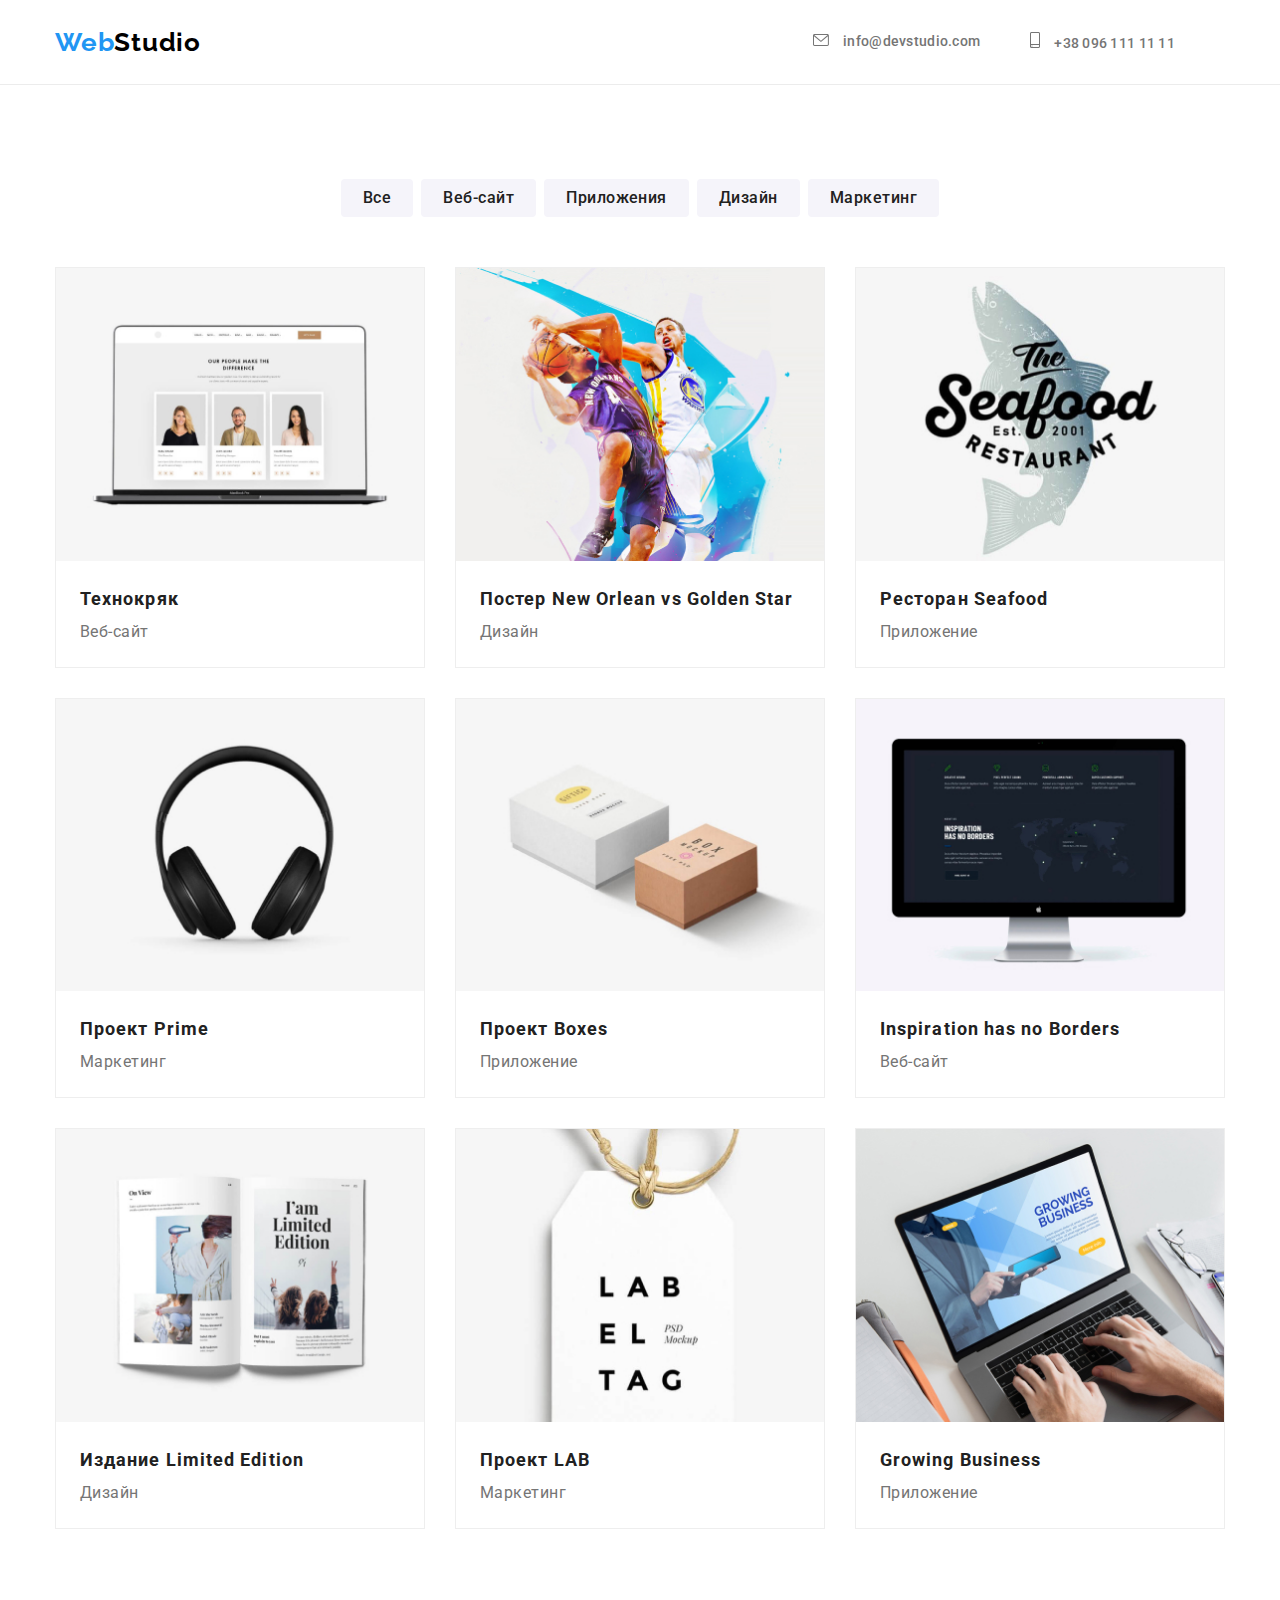
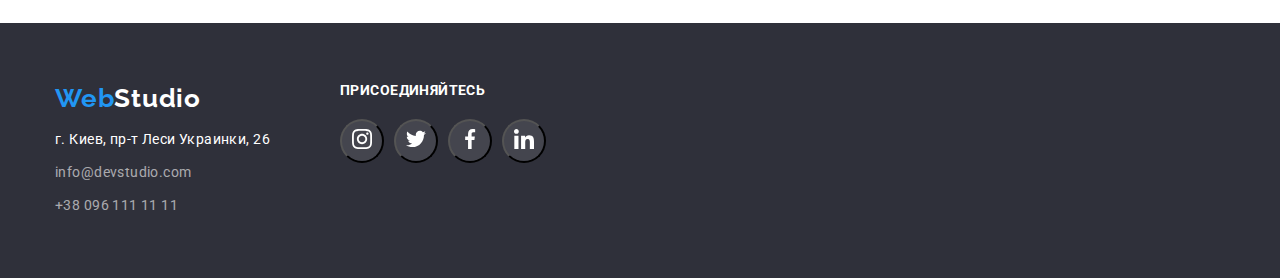
==== commit 55be9245: "head" ====
--- a/portfolio.html
+++ b/portfolio.html
@@ -27,14 +27,20 @@
           ><span class="web_color">Web</span
           ><span class="web_color-a">Studio</span></a
         >
-        <ul class="navig_sait list">
-          <li class="head"><a href="">Студия</a></li>
-          <li class="head"><a href="./portfolio.html">Портфолио</a></li>
-          <li class="head"><a href="">Контакты</a></li>
-        </ul>
         <ul class="contakts list">
-          <li class="contakt"><a href="info@devstudio.com">info@devstudio.com</a></li>
-          <li class="contakt"><a href=":tel:+380961111111">+38 096 111 11 11</a></li>
+          <div class="mail-phone">
+          <li class="contakt">
+            <svg class="head-svg-mail">
+              <use href="./image/symbol-defs-phone-mail.svg#icon-envelope"></use>
+            </svg>
+            <a  href="info@devstudio.com">info@devstudio.com</a>
+          </li></div>
+          <div class="mail-phone"><li class="contakt">
+            <svg class="head-svg-phone">
+              <use href="./image/symbol-defs-phone-mail.svg#icon-smartphone"></use>
+            </svg>
+            <a href=":tel:+380961111111">+38 096 111 11 11</a>
+          </li></div>
         </ul>
       </nav>
     </div>
--- a/CSS/nain.css
+++ b/CSS/nain.css
@@ -235,6 +235,10 @@
 /* .mail-phone :hover{
 
 } */
+.contakt :hover{
+  color: var(--accent-color);
+  fill: var(--accent-color);
+}
 
 .contakts :focus,
 .contakts :hover {
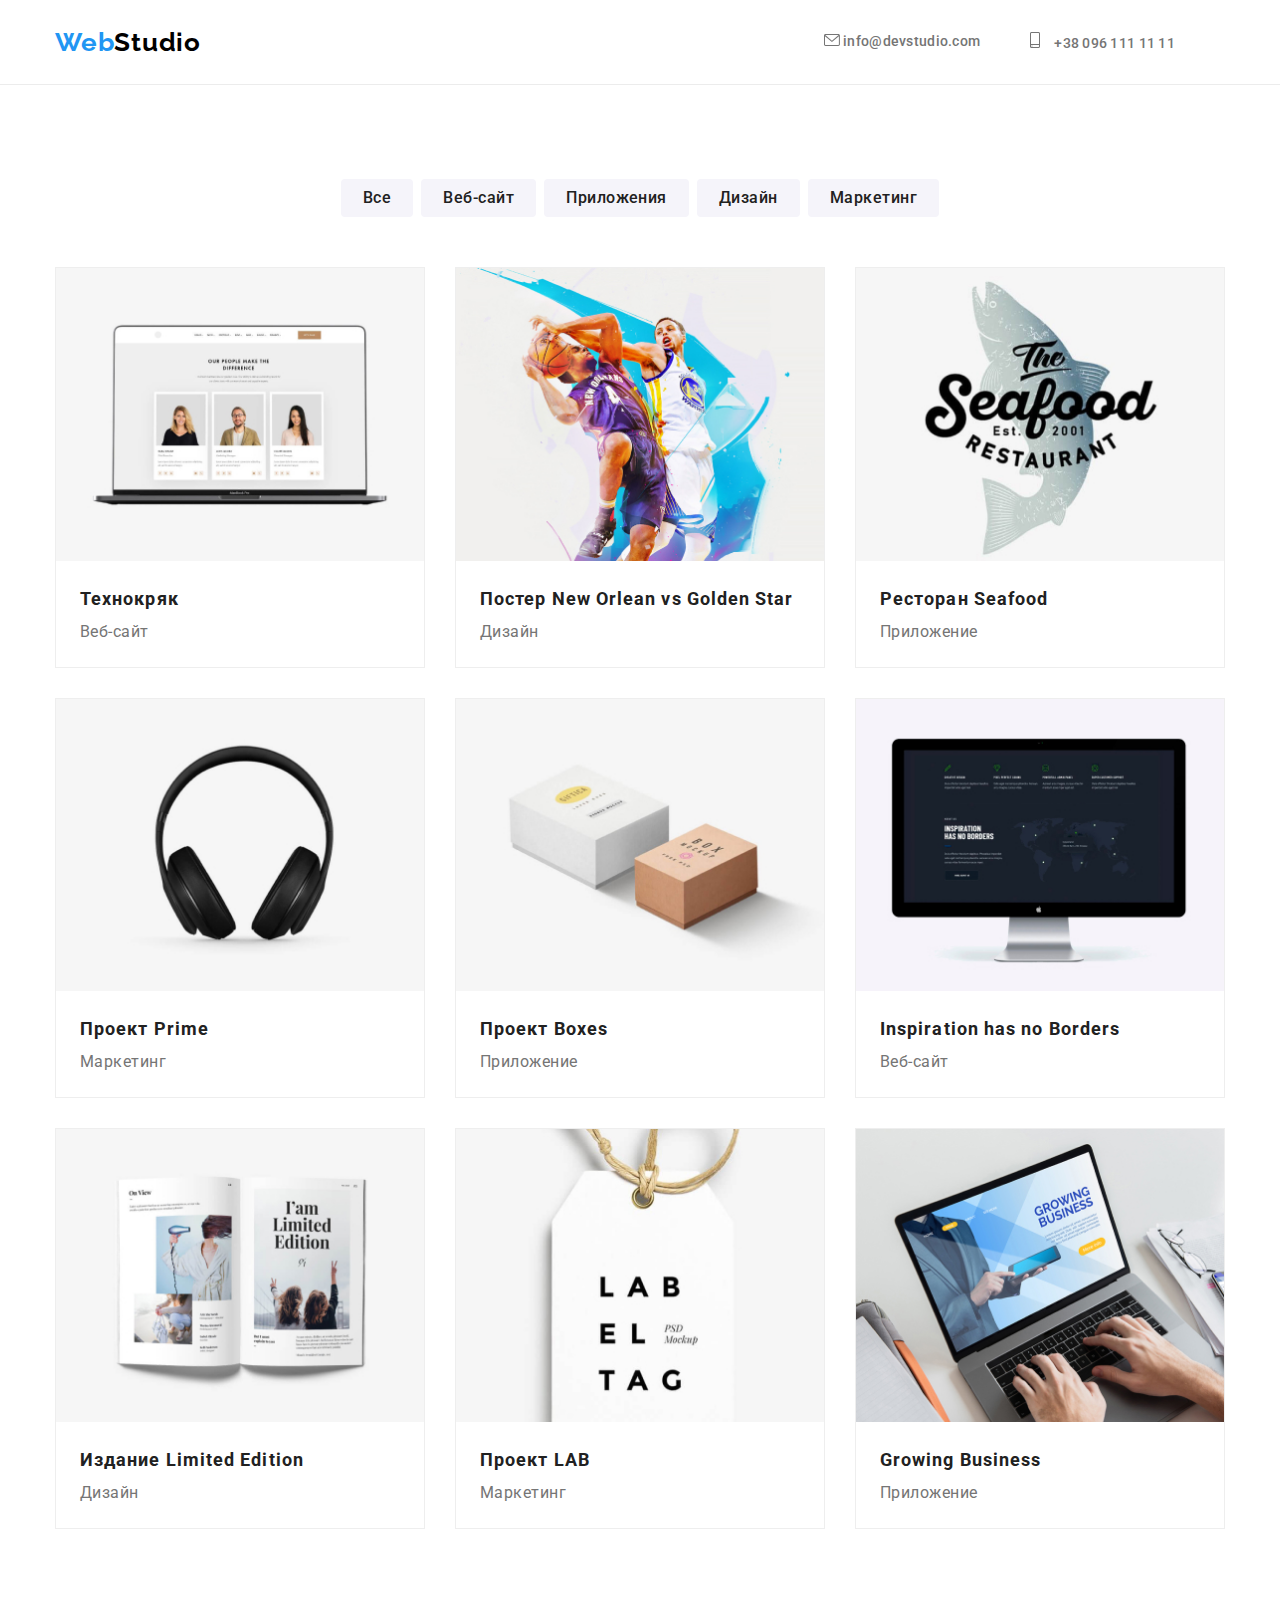
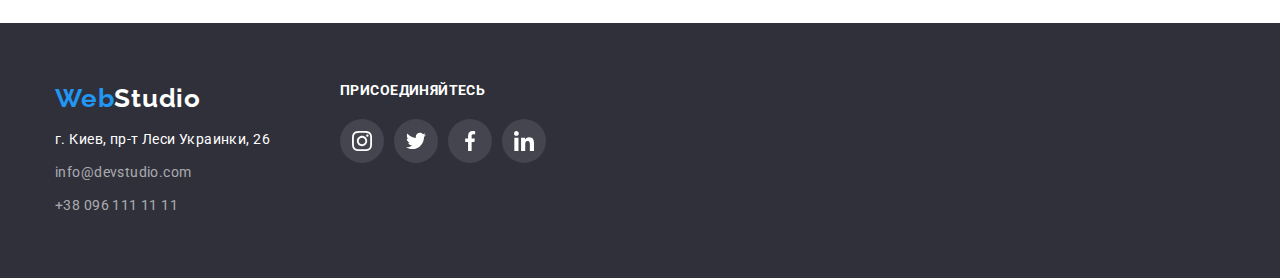
==== commit b0a4a416: "z" ====
--- a/portfolio.html
+++ b/portfolio.html
@@ -25,15 +25,15 @@
         <h1 class="hide">Партфолио </h1>
         <a class="logo" href="./index.html"
           ><span class="web_color">Web</span
-          ><span class="web_color-a">Studio</span></a
-        >
+          ><span class="web_color-a">Studio</span></a>
         <ul class="contakts list">
           <div class="mail-phone">
           <li class="contakt">
-            <svg class="head-svg-mail">
-              <use href="./image/symbol-defs-phone-mail.svg#icon-envelope"></use>
-            </svg>
-            <a  href="info@devstudio.com">info@devstudio.com</a>
+                        <a href="info@devstudio.com">
+              <svg class="head-svg-mail">
+                <use href="./image/symbol-defs-phone-mail.svg#icon-envelope"></use>
+              </svg>
+              info@devstudio.com</a>
           </li></div>
           <div class="mail-phone"><li class="contakt">
             <svg class="head-svg-phone">
@@ -170,6 +170,36 @@
       <div class="social-network ">
         <h2 class="social-network-h2">присоединяйтесь</h2>
         <ul class="social-network-list">
+          <li class="social-network-list-item">
+            <a class="social-network-list-item-a" target="blanc" rel="noopener nofollow" href="https://www.instagram.com/?hl=ru">
+              <svg class="social-network-list-item-svg">
+                <use href="./image/symbol-defs-social-network-dark.svg#icon-instagram"></use>
+              </svg>
+            </a>
+          </li>
+          <li class="social-network-list-item">
+            <a class="social-network-list-item-a" target="blanc" rel="noopener nofollow" href="https://twitter.com/?lang=ru">
+              <svg class="social-network-list-item-svg">
+                <use href="./image/symbol-defs-social-network-dark.svg#icon-twitter"></use>
+              </svg>
+            </a>
+          </li>
+          <li class="social-network-list-item">
+            <a class="social-network-list-item-a" target="blanc" rel="noopener nofollow" href="https://www.facebook.com/">
+              <svg class="social-network-list-item-svg">
+                <use href="./image/symbol-defs-social-network-dark.svg#icon-facebook"></use>
+              </svg>
+            </a>
+          </li>
+          <li class="social-network-list-item">
+            <a class="social-network-list-item-a" target="blanc" rel="noopener nofollow" href="https://ru.linkedin.com/">
+              <svg class="social-network-list-item-svg">
+                <use href="./image/symbol-defs-social-network-dark.svg#icon-linkedin"></use>
+              </svg>
+            </a>
+          </li>
+        </ul>
+        <!-- <ul class="social-network-list">
           <li class="social-network-iten">
             <button class="social-network-button">
               <svg class="social-network-svg" >
@@ -198,8 +228,8 @@
               </svg>
             </button>
           </li>
-        </ul>
+        </ul> -->
       </div>
     </div> </footer>
-        </body>
+  </body>
 </html>
--- a/CSS/nain.css
+++ b/CSS/nain.css
@@ -7,7 +7,8 @@
   --background-cilir: #ffffff;
   --color-command-name: #212121;
   --color-command-post: #757575;
-  --color-of-the-costumers: #AFB1B8
+  --color-of-the-costumers: #AFB1B8 ;
+  --color-sprite: #afb1b8;
 }
 *,
 *::before,
@@ -224,17 +225,17 @@
 .head-svg-mail{
   width: 16px;
   height: 12px;
-  margin-right: 10px;
+    fill: var(--color-command-post);
+    margin-right: 10px;
 }
 .head-svg-phone{
   width: 10px;
   height: 16px;
   margin-right: 10px;
-}
-
-/* .mail-phone :hover{
-
-} */
+  fill: var(--color-command-post);
+}
+
+
 .contakt :hover{
   color: var(--accent-color);
   fill: var(--accent-color);
@@ -247,6 +248,11 @@
 }
 .contakts .contakt {
   margin-right: 50px;
+}
+.mail-phone :hover,
+.mail-phone .activ{
+  color: var(--accent-color);
+  fill: var(--accent-color);
 }
 .contakts .contakt :last-child {
   margin-right: 0px;
@@ -579,10 +585,39 @@
 .regular-customers-a{
   border: 1px solid var(--color-of-the-costumers);
 }
+.regular-customers-list-item-a :hover{
+  border-color: var(--accent-color);
+  fill: var(--accent-color);
+}
 .regular-customers-a-svg{
   padding: 16px 32px;
-
-}
+}
+.regular-customers-list-item-a-svg{
+  width: 106px;
+  height: 60px;
+  fill: var(--color-sprite);
+  margin: 16px 32px;
+}
+.regular-customers-item{
+      width: 170px;
+    height: 92px;
+    padding: 0px;
+    border: 1px solid var(--color-of-the-costumers);
+    background-color: var(--background-cilir);
+}
+.regular-customers-item :hover{
+  border-color: var(--accent-color);
+}
+.regular-customers-list :hover{
+  border-color: var(--accent-color);
+}
+/* .regular-customers-list-item-a{
+  width: 170px;
+  height: 92px;
+  padding: 0px;
+  border: 1px solid var(--color-of-the-costumers);
+  background-color: var(--background-cilir);
+} */
 .regular-customers-buttom{
   width: 170px;
   height: 92px;
@@ -592,17 +627,16 @@
 }
 .regular-customers-buttom :hover{
   border: 1px solid var(--accent-color);
+  fill: var(--accent-color);
   width: 170px;
   height: 92px;
 }
 .regular-customers-svg{
   width: 106px;
   height: 60px;
-}
-.regular-customers-svg :hover{
-  fill: var(--accent-color);
-;
-}
+  fill: var(--color-sprite);
+}
+
 
 /*footer*******************************************/
 .other{
@@ -846,7 +880,6 @@
   /* display: flex; */
     margin-top: 16px;
   margin-bottom: 30px;
-
 }
 .kontakt-comand-list{
   display: flex;
@@ -854,7 +887,35 @@
   padding: 0px;
   /* border: none; */
     }
-  .kontakt-comand-button{
+    .kontakt-comand-list-item-a{
+      display: block;
+      border-radius: 50%;
+    }
+    .kontakt-comand-list-item{
+      padding: 0px;
+    border: none;
+    border-radius: 50%;
+    margin-right: 10px;
+        width: 44px;
+    height: 44px;
+    justify-content: center;
+    background-color:var(--background-cilir) ;
+    }
+    .kontakt-comand-list-item :hover{
+      background-color: var(--accent-color);
+      fill: var(--background-cilir);
+    }
+    .kontakt-comand-list-item:last-child{
+      margin-right: 0px;
+    }
+    .kontakt-comand-list-item-a-svg{
+      fill: var(--color-of-the-costumers);
+      width: 20px;
+      height: 20px;
+      margin: 12px;
+
+    }
+  /* .kontakt-comand-button{
     padding: 0px;
     border: none;
     border-radius: 50%;
@@ -863,16 +924,18 @@
     height: 44px;
     justify-content: center;
     background-color:var(--background-cilir) ;
-  }
+  } */
   
   
   .kontakt-comand-button :hover{
-    background-color: darkkhaki;
+    background-color: var(--accent-color);
     border-radius: 50%;
+    fill: var(--button-text-color);
   }
 .button-svg{
-  width: 20px;
-  height: 20px;
+  width: 30px;
+  height: 30px;
+  fill: var(--color-sprite);
 }
 .footer{
   display: flex;
@@ -910,18 +973,17 @@
  }
 .social-network-button{
   padding: 0;
-  width: 44px;
-  height: 44px;
-  border-radius: 50%;
+   border-radius: 50%;
   background: rgba(255, 255, 255, 0.1);
   
 }
-.social-network-button :hover{
+/* .social-network-button :hover{
   background-color: var(--accent-color);
   width: 44px;
   height: 44px;
   border-radius: 50%;
-}
+  fill: white;
+} */
 /* .social-network-button :last-child{
 margin-right: 0px;
 } */
@@ -929,10 +991,40 @@
   margin-right: 70px;
 }
 .social-network-svg{
+  width: 44px;
+  height: 44px;
+  fill: white;
+}
+.social-network-list-item{
+  width: 44px;  
+  height: 44px;
+  fill: var(--background-cilir);
+  background-color:rgba(255, 255, 255, 0.1);
+  border-radius: 50%;
+  margin-right: 10px;
+}
+
+.social-network-list-item :last-child{
+  margin-right: 0px;
+}
+.social-network-list-item-svg{
   width: 20px;
   height: 20px;
-}
-.social-network-svg :hover{
+  margin: 12px;
+  fill: var(--background-cilir);
+}
+.social-network-list-item :hover,
+.social-network-list-item :focus{
   background-color: var(--accent-color);
-  fill: white;
-}+  fill: var(--background-cilir);
+ }
+ .social-network-list-item-a{
+   display: block;
+   border-radius: 50%;
+ }
+ /* .social-network-list-item-a :hover{
+   display: block;
+  background-color: var(--accent-color);
+  fill: var(--background-cilir); 
+ }
+  */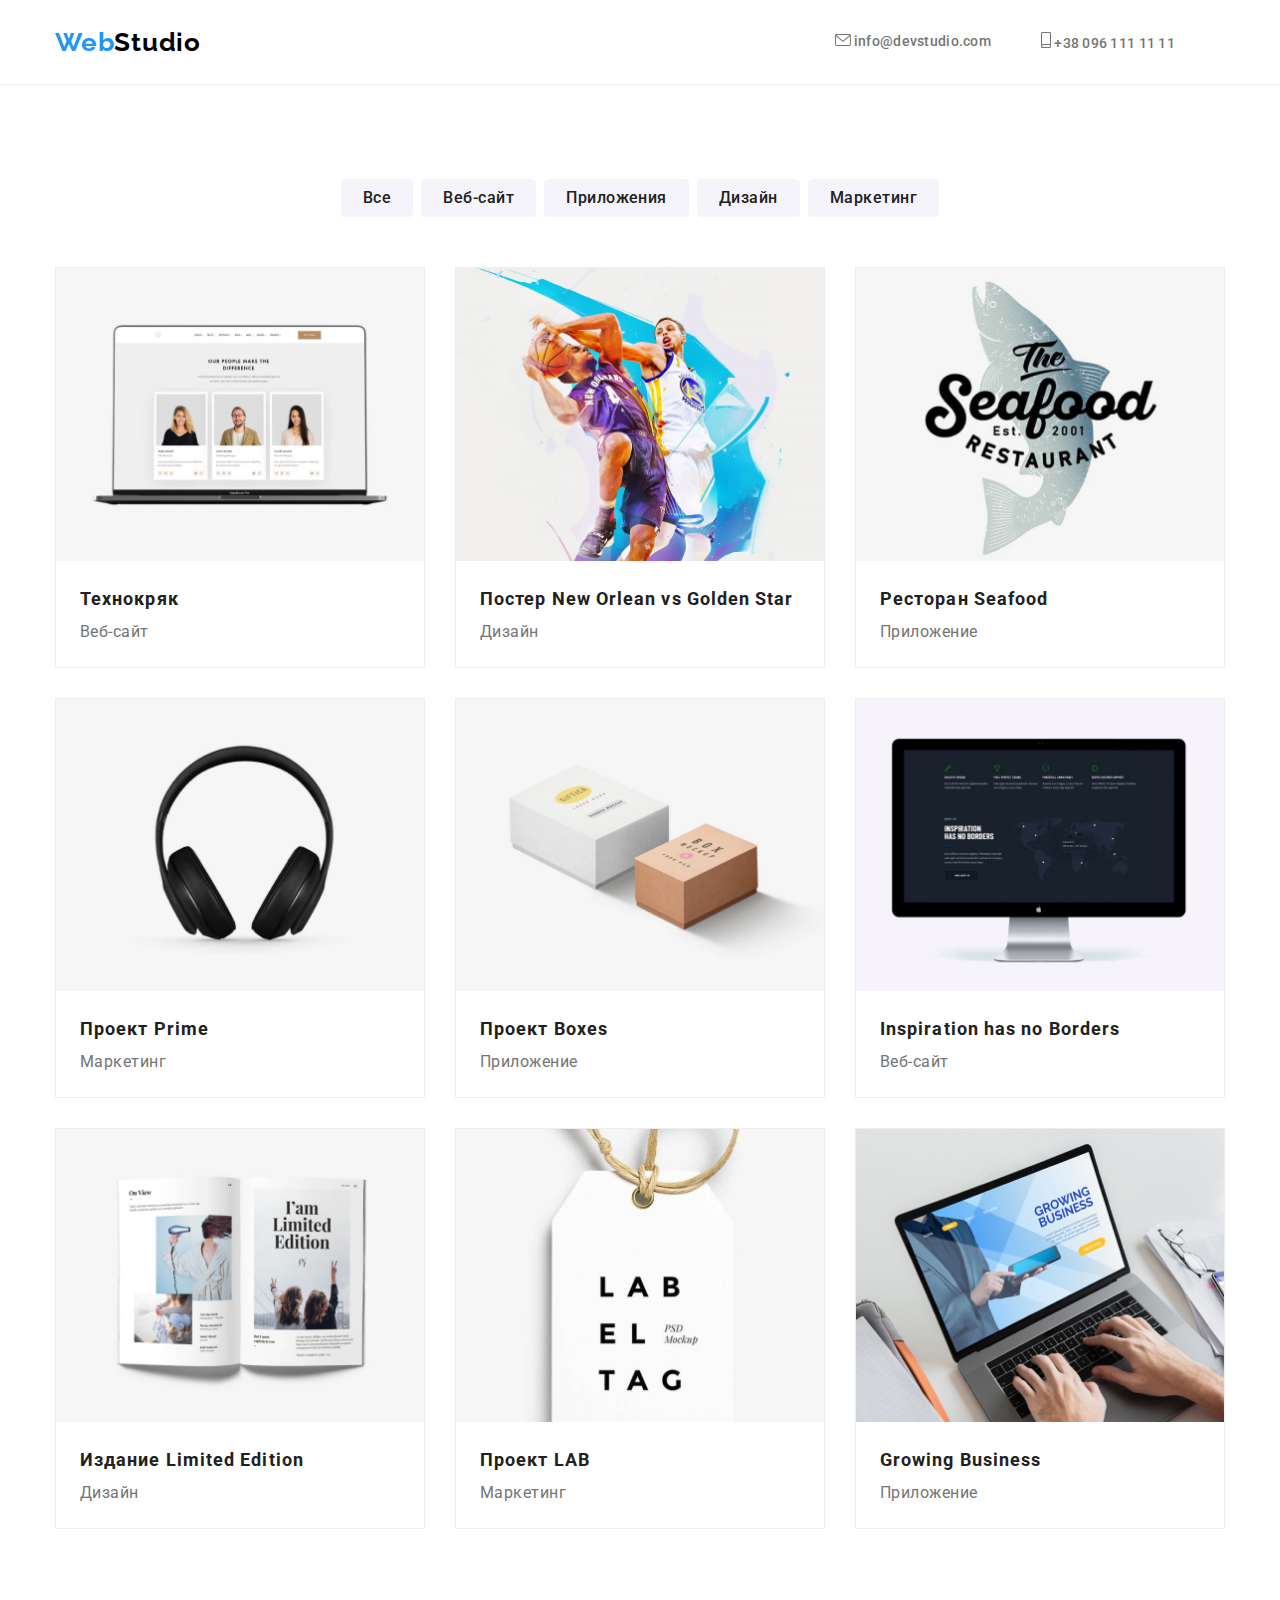
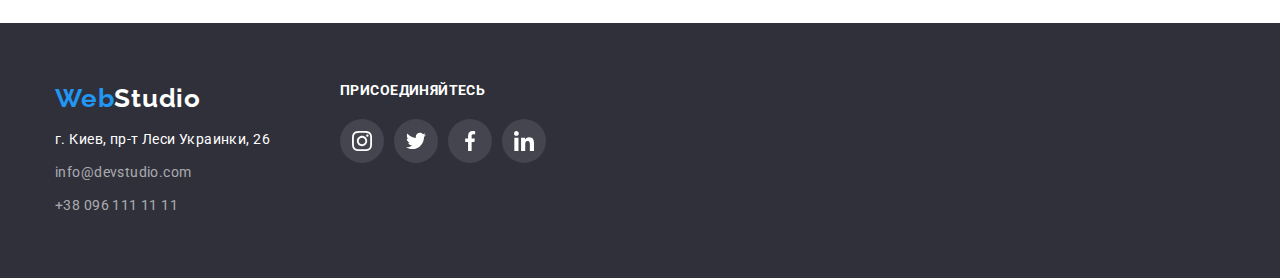
==== commit 1585477b: "Доработка" ====
--- a/portfolio.html
+++ b/portfolio.html
@@ -26,22 +26,24 @@
         <a class="logo" href="./index.html"
           ><span class="web_color">Web</span
           ><span class="web_color-a">Studio</span></a>
-        <ul class="contakts list">
-          <div class="mail-phone">
-          <li class="contakt">
-                        <a href="info@devstudio.com">
-              <svg class="head-svg-mail">
-                <use href="./image/symbol-defs-phone-mail.svg#icon-envelope"></use>
-              </svg>
-              info@devstudio.com</a>
-          </li></div>
-          <div class="mail-phone"><li class="contakt">
-            <svg class="head-svg-phone">
-              <use href="./image/symbol-defs-phone-mail.svg#icon-smartphone"></use>
-            </svg>
-            <a href=":tel:+380961111111">+38 096 111 11 11</a>
-          </li></div>
-        </ul>
+          <ul class="contakts list">
+            <div class="mail-phone">
+            <li class="contakt">
+              <a  href="info@devstudio.com">
+                <svg class="head-svg-mail">
+                  <use href="./image/symbol-defs-phone-mail.svg#icon-envelope"></use>
+                </svg>
+                info@devstudio.com</a>
+            </li></div>
+            <div class="mail-phone">
+              <li class="contakt">
+              <a href=":tel:+380961111111">
+                <svg class="head-svg-phone">
+                  <use href="./image/symbol-defs-phone-mail.svg#icon-smartphone"></use>
+                </svg>
+                +38 096 111 11 11</a>
+            </li></div>
+          </ul>
       </nav>
     </div>
     </header>
--- a/CSS/nain.css
+++ b/CSS/nain.css
@@ -9,6 +9,7 @@
   --color-command-post: #757575;
   --color-of-the-costumers: #AFB1B8 ;
   --color-sprite: #afb1b8;
+  --backgroun-color-images: #F5F4FA; ;
 }
 *,
 *::before,
@@ -225,21 +226,27 @@
 .head-svg-mail{
   width: 16px;
   height: 12px;
+  }
+  .contakts list{
     fill: var(--color-command-post);
-    margin-right: 10px;
-}
+  }
 .head-svg-phone{
   width: 10px;
   height: 16px;
-  margin-right: 10px;
-  fill: var(--color-command-post);
-}
-
-
-.contakt :hover{
+  /* margin-right: 10px; */
+ 
+}
+
+.contakt{ 
+  fill: var(--color-command-post)
+ 
+
+}
+
+/* .contakt :hover{
   color: var(--accent-color);
   fill: var(--accent-color);
-}
+} */
 
 .contakts :focus,
 .contakts :hover {
@@ -249,11 +256,11 @@
 .contakts .contakt {
   margin-right: 50px;
 }
-.mail-phone :hover,
+/* .mail-phone :hover,
 .mail-phone .activ{
   color: var(--accent-color);
-  fill: var(--accent-color);
-}
+  fill: var(--accent-color); 
+}*/
 .contakts .contakt :last-child {
   margin-right: 0px;
 }
@@ -376,7 +383,19 @@
   margin-right: 0px;
 }
 /****************рисунки**********************/
-.list-benefits::before{
+.benefits-list-div{
+  width: 270px;
+  height: 120px;
+  background-color:var(--backgroun-color-images) ;
+  border-radius: 4px;
+}
+.benefits-list-div-svg{
+  width: 70px;
+  height: 70px;
+  margin: 25px 100px;
+  /* padding: 25px 100px; */
+}
+/* .list-benefits::before{
 content: "";
 display: block;
 background: #F5F4FA;
@@ -397,7 +416,7 @@
 }
 .list-benefits:nth-child(4)::before{
   background-image: url(../image/astronaut\ .png);
-}
+} */
 /*******************************************/
 .title{
   padding-top: 30px;
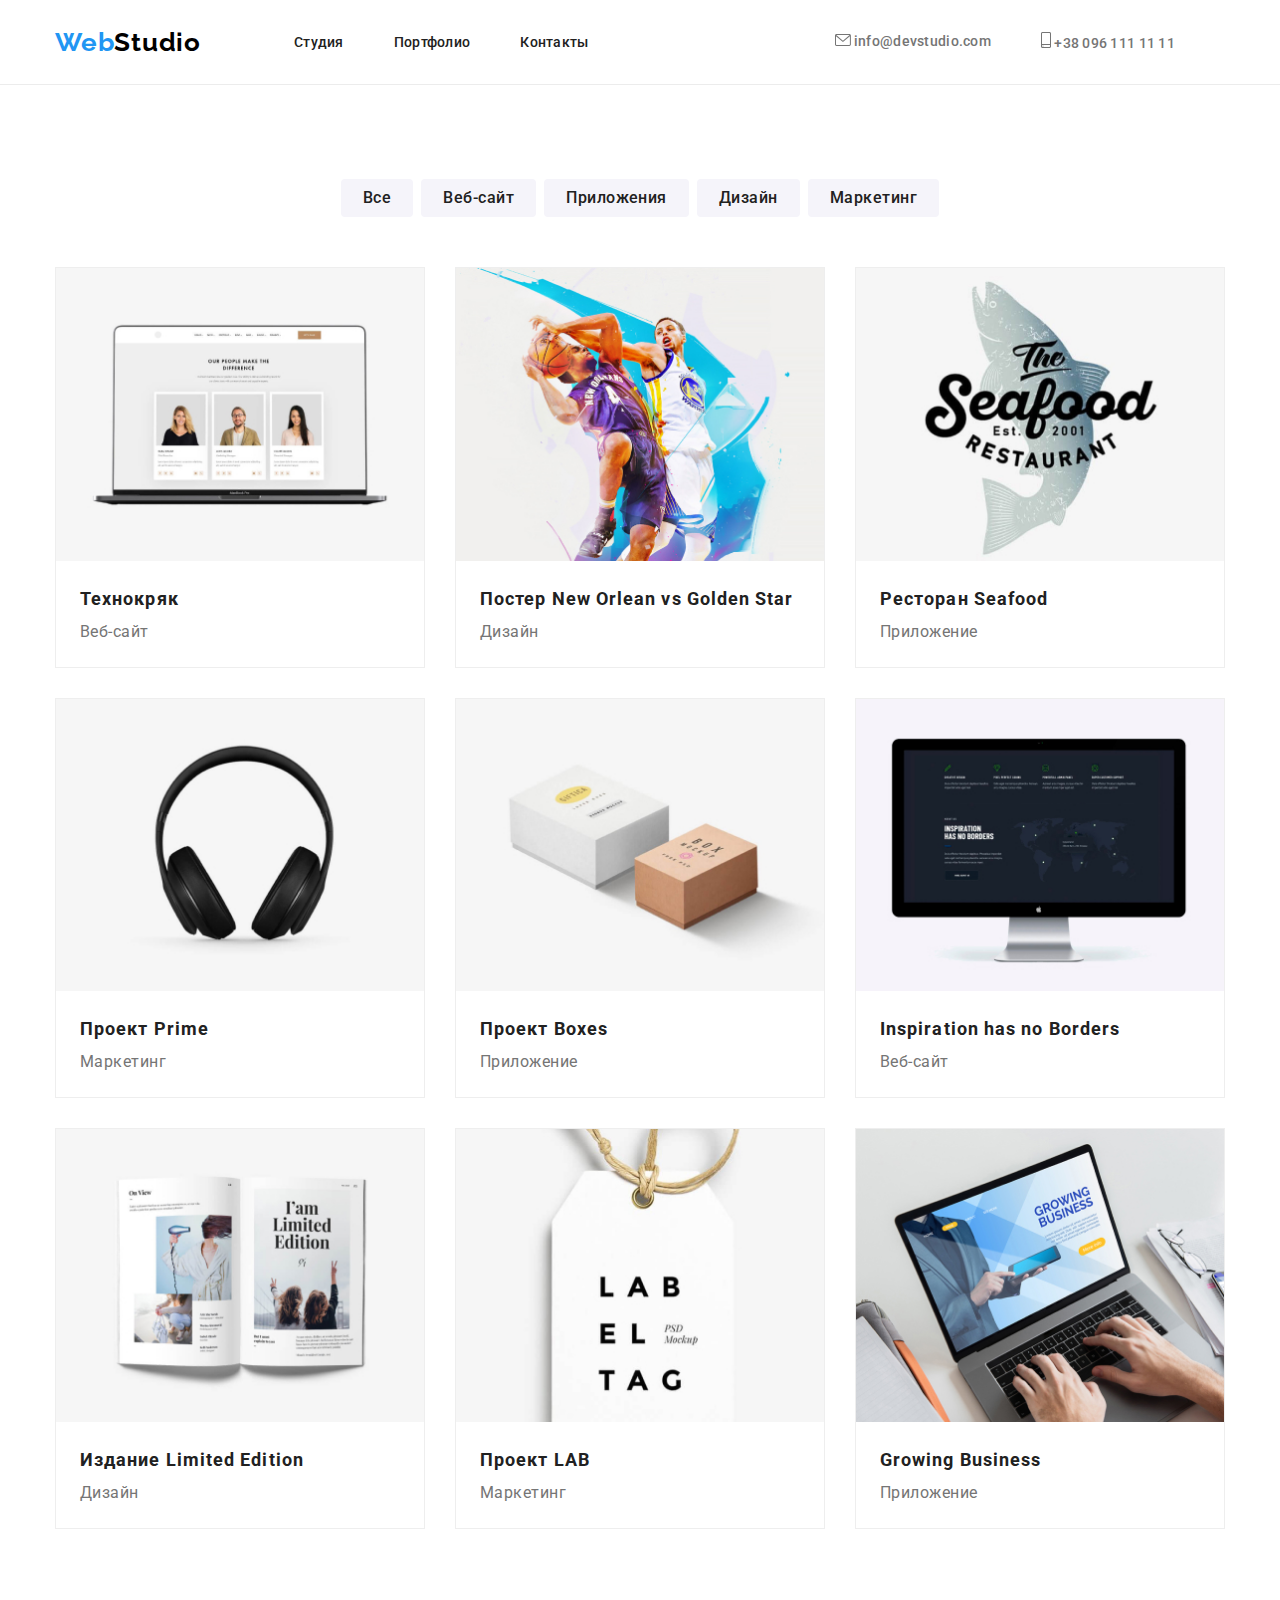
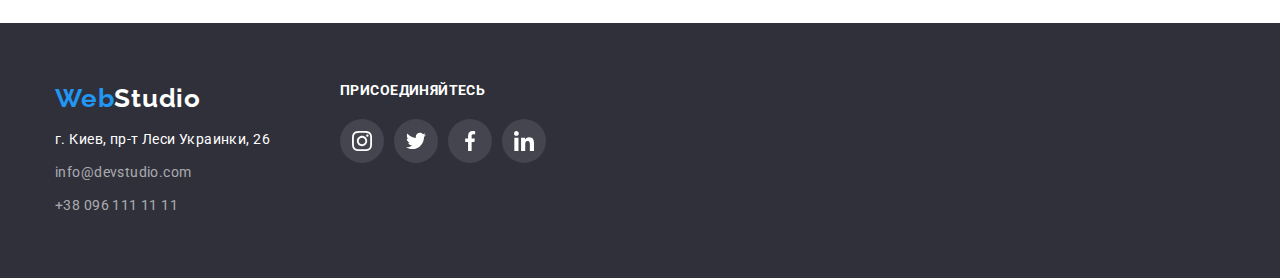
==== commit 1ee9188d: "добавил тень карточкам" ====
--- a/portfolio.html
+++ b/portfolio.html
@@ -26,6 +26,11 @@
         <a class="logo" href="./index.html"
           ><span class="web_color">Web</span
           ><span class="web_color-a">Studio</span></a>
+          <ul class="navig_sait list">
+            <li class="head"><a href="">Студия</a></li>
+            <li class="head"><a href="./portfolio.html">Портфолио</a></li>
+            <li class="head"><a href="">Контакты</a></li>
+          </ul>
           <ul class="contakts list">
             <div class="mail-phone">
             <li class="contakt">
--- a/CSS/nain.css
+++ b/CSS/nain.css
@@ -662,8 +662,13 @@
   background: #FFFFFF;
   border: 1px solid #EEEEEE;
   box-sizing: border-box;
-  
-}
+ }
+ .other :hover{
+  background: #FFFFFF;
+  border: 1px solid #EEEEEE;
+  box-sizing: border-box;
+  box-shadow: 0px 1px 1px rgba(0, 0, 0, 0.12), 0px 4px 4px rgba(0, 0, 0, 0.06), 1px 4px 6px rgba(0, 0, 0, 0.16);
+ }
 .adres-list{
   margin-bottom: 9px;
 }
